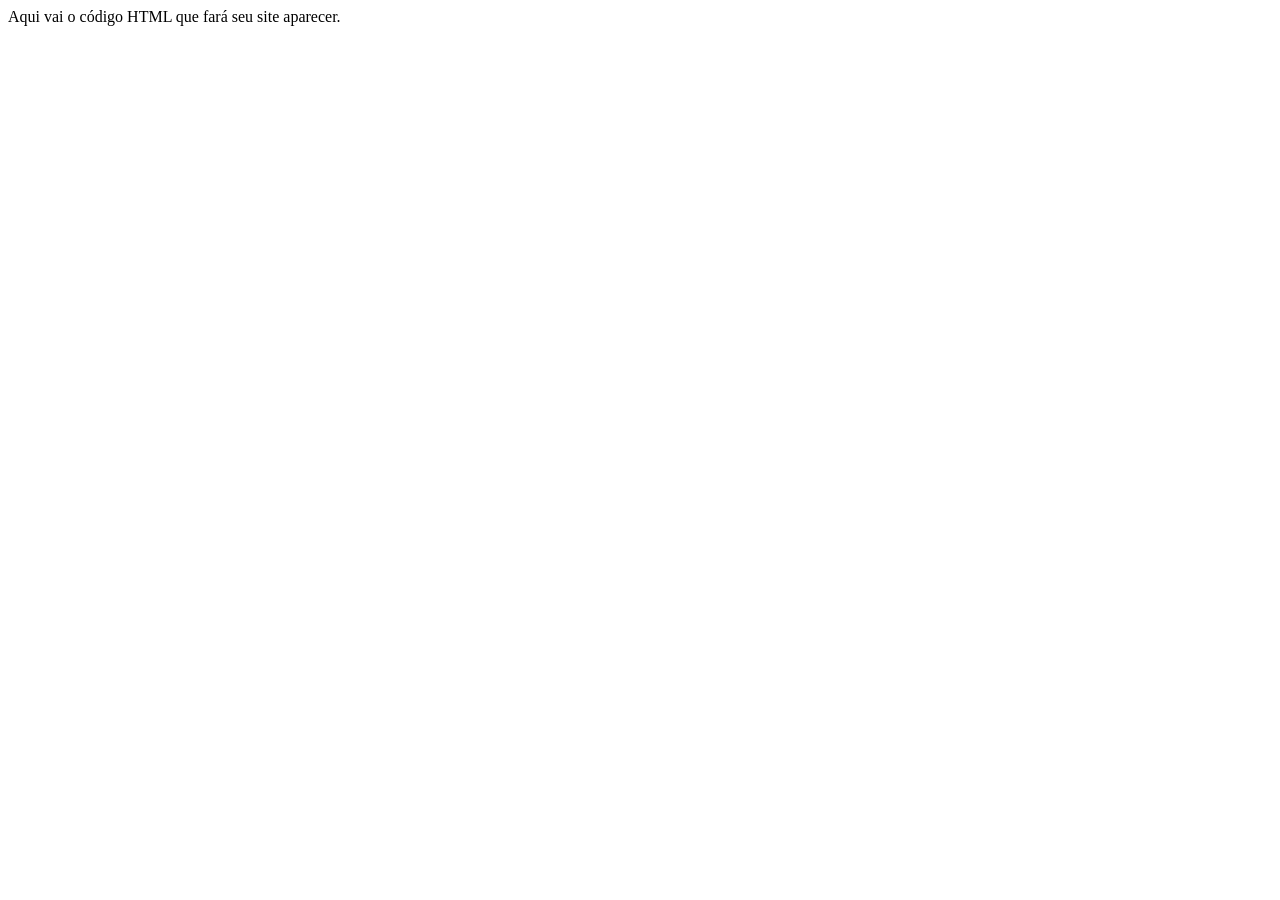
==== index.html @ dd7a76f6 "Add initial HTML structure in index.html" ====
<!DOCTYPE html>
<html lang="pt-br">
  <head>
    <title>Título da página</title>
    <meta charset="utf-8">
  </head>
  <body>
    Aqui vai o código HTML que fará seu site aparecer.
  </body>
</html>
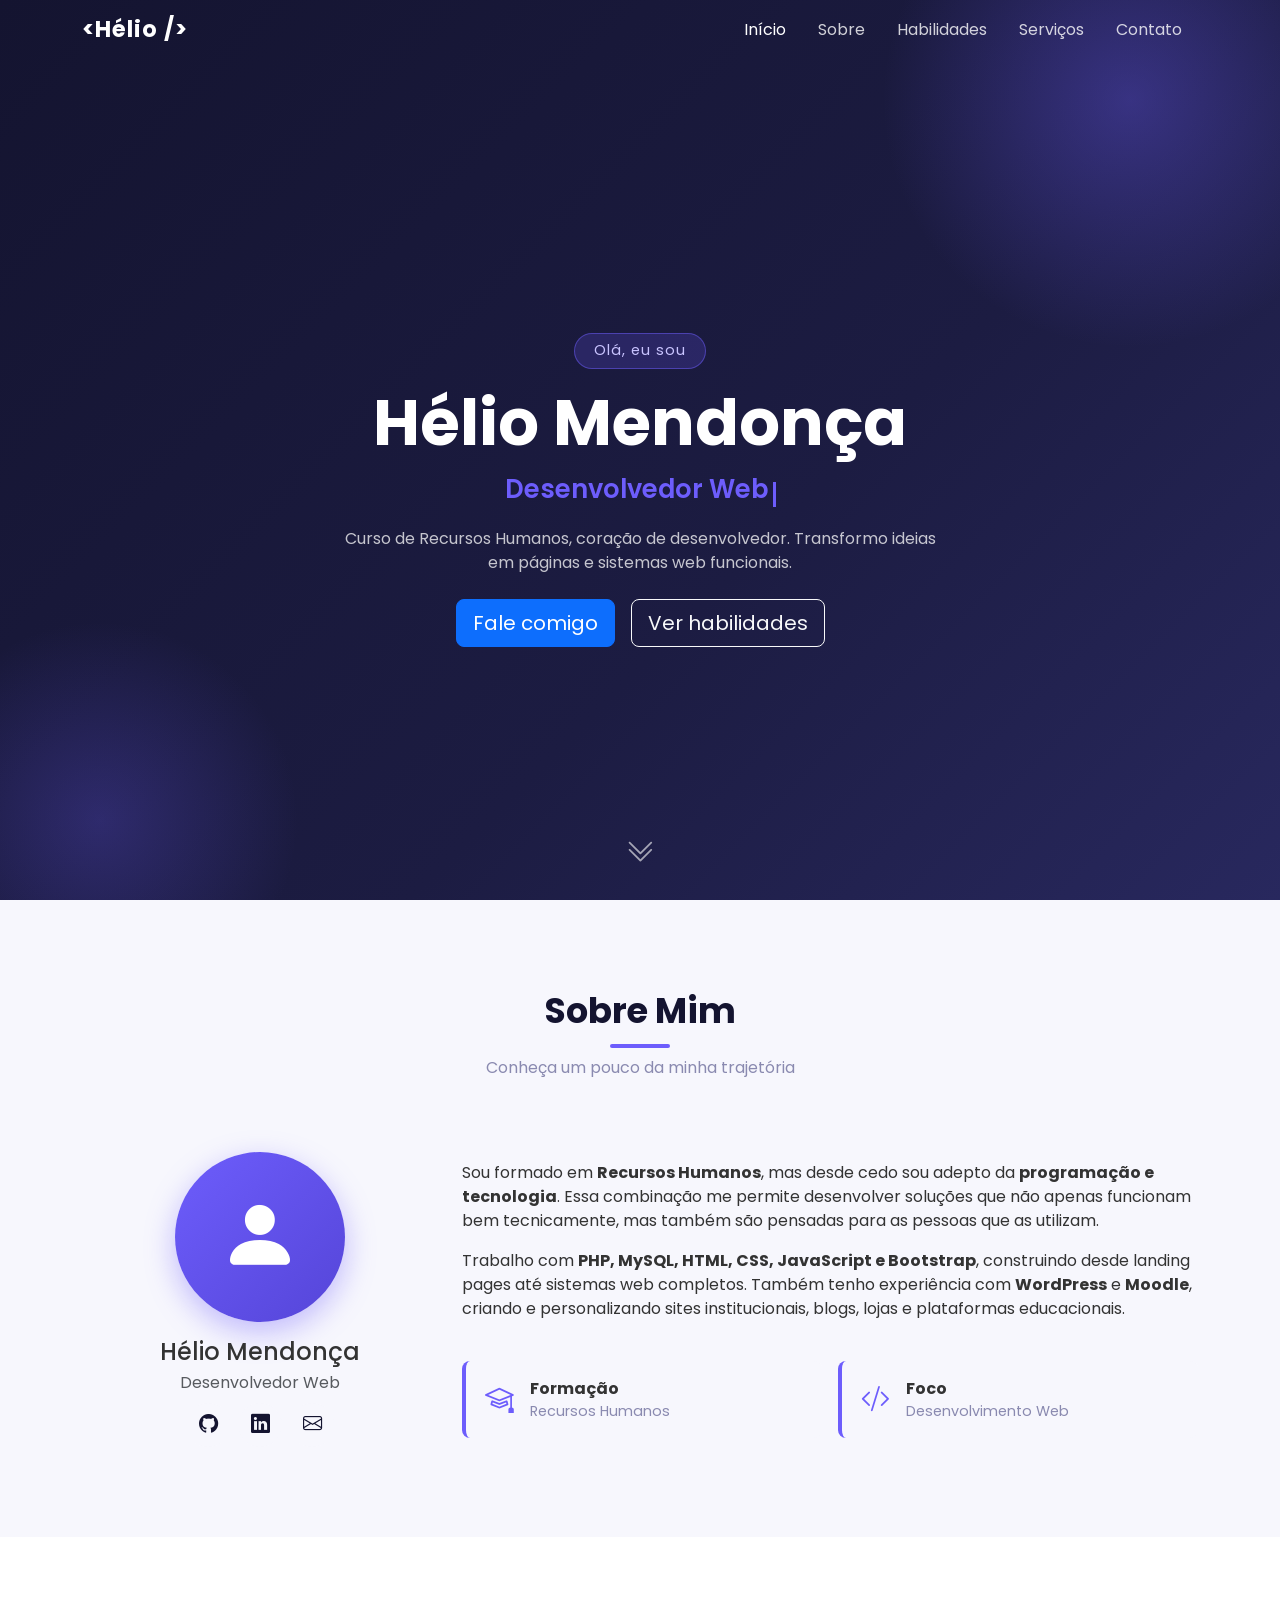
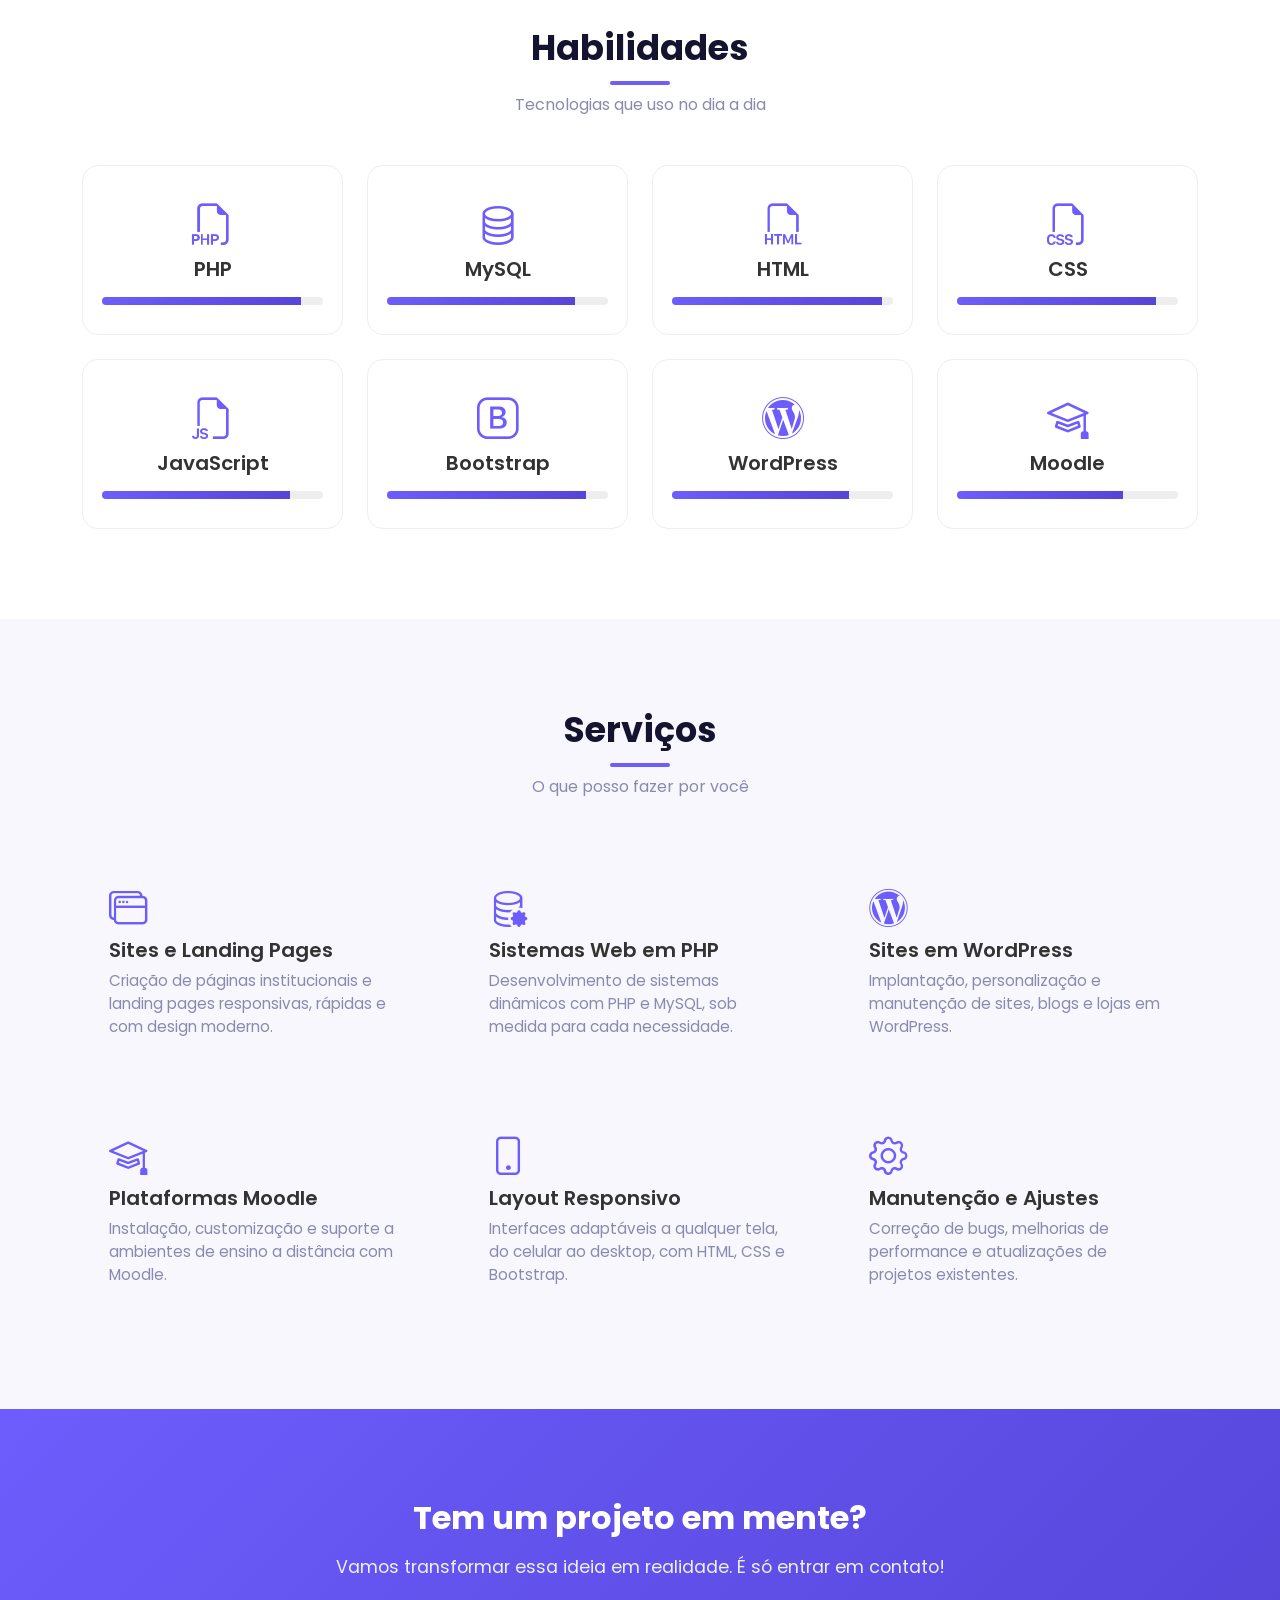
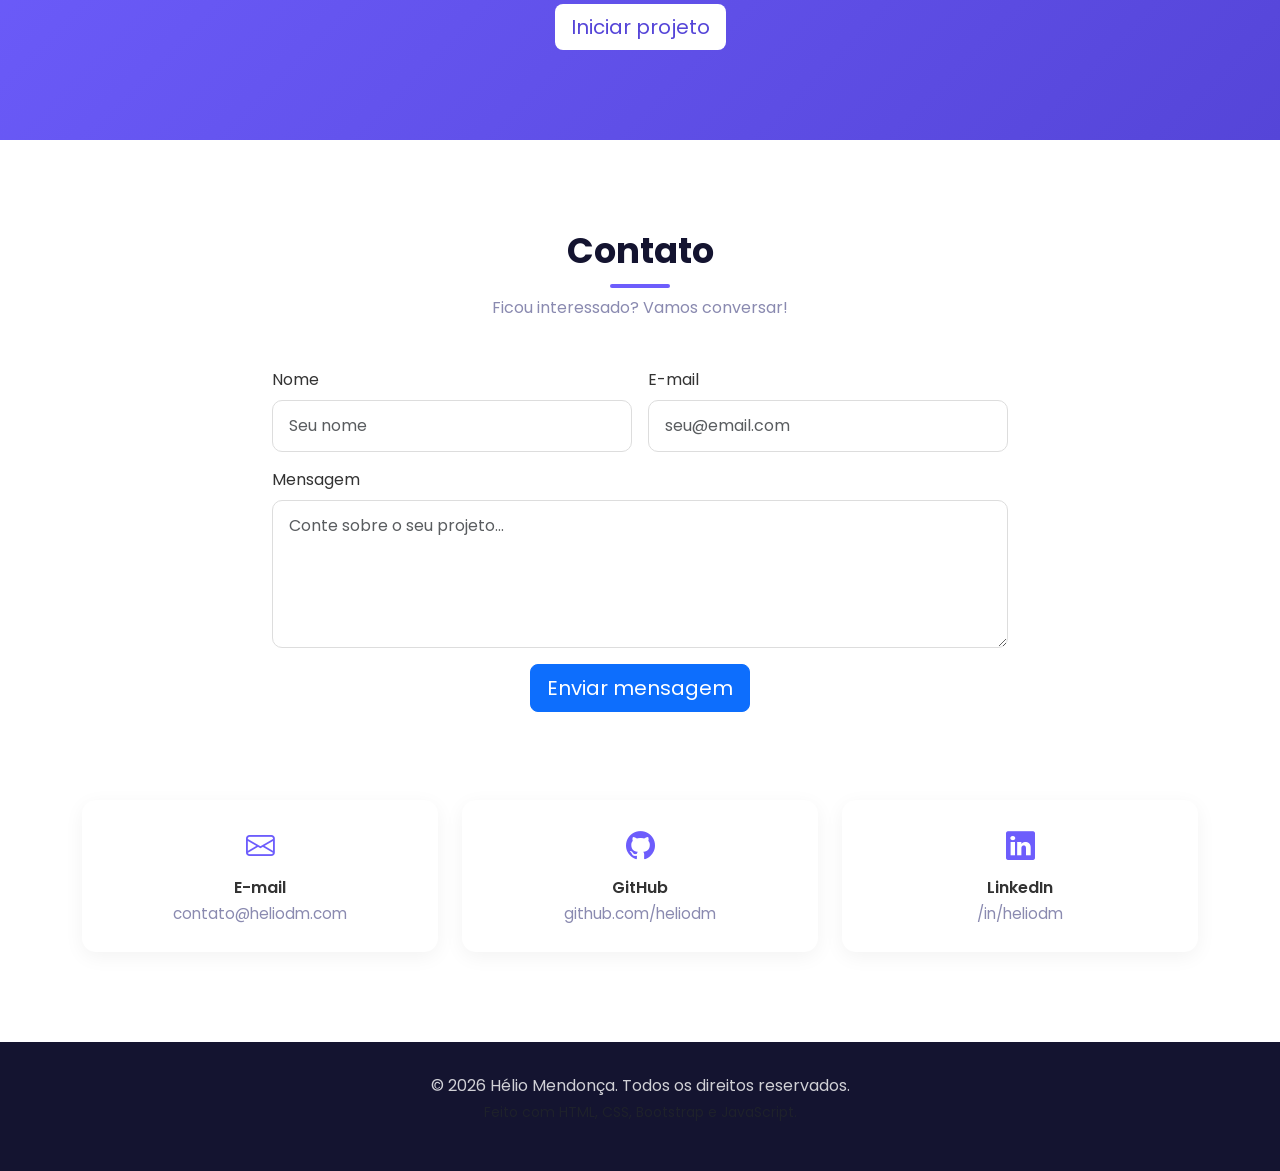
==== commit 263d2799: "Currículo Landing page - Currículo - Hélio Mendonça" ====
--- a/index.html
+++ b/index.html
@@ -1,10 +1,330 @@
 <!DOCTYPE html>
-<html lang="pt-br">
-  <head>
-    <title>Título da página</title>
-    <meta charset="utf-8">
-  </head>
-  <body>
-    Aqui vai o código HTML que fará seu site aparecer.
-  </body>
+<html lang="pt-BR">
+<head>
+  <meta charset="UTF-8">
+  <meta name="viewport" content="width=device-width, initial-scale=1.0">
+  <meta name="description" content="Portfólio e currículo de Hélio Mendonça - Desenvolvedor Web (PHP, MySQL, HTML, CSS, JavaScript, Bootstrap, WordPress e Moodle)">
+  <title>Hélio Mendonça | Desenvolvedor Web</title>
+
+  <link href="https://cdn.jsdelivr.net/npm/bootstrap@5.3.3/dist/css/bootstrap.min.css" rel="stylesheet">
+  <link href="https://cdn.jsdelivr.net/npm/bootstrap-icons@1.11.3/font/bootstrap-icons.min.css" rel="stylesheet">
+  <link rel="preconnect" href="https://fonts.googleapis.com">
+  <link rel="preconnect" href="https://fonts.gstatic.com" crossorigin>
+  <link href="https://fonts.googleapis.com/css2?family=Poppins:wght@300;400;500;600;700;800&display=swap" rel="stylesheet">
+  <link rel="stylesheet" href="css/style.css">
+</head>
+<body>
+
+  <!-- Navbar -->
+  <nav class="navbar navbar-expand-lg fixed-top navbar-dark" id="navbar">
+    <div class="container">
+      <a class="navbar-brand fw-bold" href="#inicio">&lt;Hélio /&gt;</a>
+      <button class="navbar-toggler" type="button" data-bs-toggle="collapse" data-bs-target="#menu" aria-controls="menu" aria-expanded="false" aria-label="Abrir menu">
+        <span class="navbar-toggler-icon"></span>
+      </button>
+      <div class="collapse navbar-collapse" id="menu">
+        <ul class="navbar-nav ms-auto">
+          <li class="nav-item"><a class="nav-link active" href="#inicio">Início</a></li>
+          <li class="nav-item"><a class="nav-link" href="#sobre">Sobre</a></li>
+          <li class="nav-item"><a class="nav-link" href="#habilidades">Habilidades</a></li>
+          <li class="nav-item"><a class="nav-link" href="#servicos">Serviços</a></li>
+          <li class="nav-item"><a class="nav-link" href="#contato">Contato</a></li>
+        </ul>
+      </div>
+    </div>
+  </nav>
+
+  <!-- Início / Hero -->
+  <header id="inicio" class="hero d-flex align-items-center">
+    <div class="container">
+      <div class="row align-items-center justify-content-center text-center">
+        <div class="col-lg-8">
+          <span class="hero-badge d-inline-block mb-3">Olá, eu sou</span>
+          <h1 class="hero-title fw-bold">Hélio Mendonça</h1>
+          <p class="hero-subtitle lead" id="typed"></p>
+          <p class="hero-text mt-3">
+            Curso de Recursos Humanos, coração de desenvolvedor. Transformo ideias em
+            páginas e sistemas web funcionais.
+          </p>
+          <div class="d-flex gap-3 justify-content-center flex-wrap mt-4">
+            <a href="#contato" class="btn btn-primary btn-lg">Fale comigo</a>
+            <a href="#habilidades" class="btn btn-outline-light btn-lg">Ver habilidades</a>
+          </div>
+        </div>
+      </div>
+    </div>
+    <div class="hero-scroll d-none d-md-block">
+      <a href="#sobre" aria-label="Rolar para baixo"><i class="bi bi-chevron-double-down"></i></a>
+    </div>
+  </header>
+
+  <!-- Sobre -->
+  <section id="sobre" class="section">
+    <div class="container">
+      <h2 class="section-title text-center">Sobre Mim</h2>
+      <p class="section-subtitle text-center">Conheça um pouco da minha trajetória</p>
+      <div class="row align-items-center mt-5 g-4">
+        <div class="col-lg-4 text-center">
+          <div class="avatar">
+            <i class="bi bi-person-fill"></i>
+          </div>
+          <h4 class="mt-3 mb-1">Hélio Mendonça</h4>
+          <p class="text-muted mb-2">Desenvolvedor Web</p>
+          <div class="d-flex justify-content-center gap-2">
+            <a href="https://github.com/heliodm" target="_blank" rel="noopener" class="social-btn" aria-label="GitHub"><i class="bi bi-github"></i></a>
+            <a href="https://www.linkedin.com/" target="_blank" rel="noopener" class="social-btn" aria-label="LinkedIn"><i class="bi bi-linkedin"></i></a>
+            <a href="mailto:contato@heliodm.com" class="social-btn" aria-label="E-mail"><i class="bi bi-envelope"></i></a>
+          </div>
+        </div>
+        <div class="col-lg-8">
+          <p>
+            Sou formado em <strong>Recursos Humanos</strong>, mas desde cedo sou adepto da
+            <strong>programação e tecnologia</strong>. Essa combinação me permite desenvolver
+            soluções que não apenas funcionam bem tecnicamente, mas também são pensadas para
+            as pessoas que as utilizam.
+          </p>
+          <p>
+            Trabalho com <strong>PHP, MySQL, HTML, CSS, JavaScript e Bootstrap</strong>,
+            construindo desde landing pages até sistemas web completos. Também tenho experiência
+            com <strong>WordPress</strong> e <strong>Moodle</strong>, criando e personalizando
+            sites institucionais, blogs, lojas e plataformas educacionais.
+          </p>
+          <div class="row mt-4 g-3">
+            <div class="col-sm-6">
+              <div class="info-card">
+                <i class="bi bi-mortarboard"></i>
+                <div>
+                  <strong>Formação</strong>
+                  <span>Recursos Humanos</span>
+                </div>
+              </div>
+            </div>
+            <div class="col-sm-6">
+              <div class="info-card">
+                <i class="bi bi-code-slash"></i>
+                <div>
+                  <strong>Foco</strong>
+                  <span>Desenvolvimento Web</span>
+                </div>
+              </div>
+            </div>
+          </div>
+        </div>
+      </div>
+    </div>
+  </section>
+
+  <!-- Habilidades -->
+  <section id="habilidades" class="section section-alt">
+    <div class="container">
+      <h2 class="section-title text-center">Habilidades</h2>
+      <p class="section-subtitle text-center">Tecnologias que uso no dia a dia</p>
+      <div class="row g-4 mt-4 justify-content-center" id="skills-list">
+        <div class="col-6 col-md-4 col-lg-3">
+          <div class="skill-card text-center" data-level="90">
+            <i class="bi bi-filetype-php"></i>
+            <h5>PHP</h5>
+            <div class="progress">
+              <div class="progress-bar" style="width: 0%"></div>
+            </div>
+          </div>
+        </div>
+        <div class="col-6 col-md-4 col-lg-3">
+          <div class="skill-card text-center" data-level="85">
+            <i class="bi bi-database"></i>
+            <h5>MySQL</h5>
+            <div class="progress">
+              <div class="progress-bar" style="width: 0%"></div>
+            </div>
+          </div>
+        </div>
+        <div class="col-6 col-md-4 col-lg-3">
+          <div class="skill-card text-center" data-level="95">
+            <i class="bi bi-filetype-html"></i>
+            <h5>HTML</h5>
+            <div class="progress">
+              <div class="progress-bar" style="width: 0%"></div>
+            </div>
+          </div>
+        </div>
+        <div class="col-6 col-md-4 col-lg-3">
+          <div class="skill-card text-center" data-level="90">
+            <i class="bi bi-filetype-css"></i>
+            <h5>CSS</h5>
+            <div class="progress">
+              <div class="progress-bar" style="width: 0%"></div>
+            </div>
+          </div>
+        </div>
+        <div class="col-6 col-md-4 col-lg-3">
+          <div class="skill-card text-center" data-level="85">
+            <i class="bi bi-filetype-js"></i>
+            <h5>JavaScript</h5>
+            <div class="progress">
+              <div class="progress-bar" style="width: 0%"></div>
+            </div>
+          </div>
+        </div>
+        <div class="col-6 col-md-4 col-lg-3">
+          <div class="skill-card text-center" data-level="90">
+            <i class="bi bi-bootstrap"></i>
+            <h5>Bootstrap</h5>
+            <div class="progress">
+              <div class="progress-bar" style="width: 0%"></div>
+            </div>
+          </div>
+        </div>
+        <div class="col-6 col-md-4 col-lg-3">
+          <div class="skill-card text-center" data-level="80">
+            <i class="bi bi-wordpress"></i>
+            <h5>WordPress</h5>
+            <div class="progress">
+              <div class="progress-bar" style="width: 0%"></div>
+            </div>
+          </div>
+        </div>
+        <div class="col-6 col-md-4 col-lg-3">
+          <div class="skill-card text-center" data-level="75">
+            <i class="bi bi-mortarboard"></i>
+            <h5>Moodle</h5>
+            <div class="progress">
+              <div class="progress-bar" style="width: 0%"></div>
+            </div>
+          </div>
+        </div>
+      </div>
+    </div>
+  </section>
+
+  <!-- Serviços -->
+  <section id="servicos" class="section">
+    <div class="container">
+      <h2 class="section-title text-center">Serviços</h2>
+      <p class="section-subtitle text-center">O que posso fazer por você</p>
+      <div class="row g-4 mt-4">
+        <div class="col-md-6 col-lg-4">
+          <div class="service-card">
+            <i class="bi bi-window-stack"></i>
+            <h5>Sites e Landing Pages</h5>
+            <p>Criação de páginas institucionais e landing pages responsivas, rápidas e com design moderno.</p>
+          </div>
+        </div>
+        <div class="col-md-6 col-lg-4">
+          <div class="service-card">
+            <i class="bi bi-database-gear"></i>
+            <h5>Sistemas Web em PHP</h5>
+            <p>Desenvolvimento de sistemas dinâmicos com PHP e MySQL, sob medida para cada necessidade.</p>
+          </div>
+        </div>
+        <div class="col-md-6 col-lg-4">
+          <div class="service-card">
+            <i class="bi bi-wordpress"></i>
+            <h5>Sites em WordPress</h5>
+            <p>Implantação, personalização e manutenção de sites, blogs e lojas em WordPress.</p>
+          </div>
+        </div>
+        <div class="col-md-6 col-lg-4">
+          <div class="service-card">
+            <i class="bi bi-mortarboard"></i>
+            <h5>Plataformas Moodle</h5>
+            <p>Instalação, customização e suporte a ambientes de ensino a distância com Moodle.</p>
+          </div>
+        </div>
+        <div class="col-md-6 col-lg-4">
+          <div class="service-card">
+            <i class="bi bi-phone"></i>
+            <h5>Layout Responsivo</h5>
+            <p>Interfaces adaptáveis a qualquer tela, do celular ao desktop, com HTML, CSS e Bootstrap.</p>
+          </div>
+        </div>
+        <div class="col-md-6 col-lg-4">
+          <div class="service-card">
+            <i class="bi bi-gear"></i>
+            <h5>Manutenção e Ajustes</h5>
+            <p>Correção de bugs, melhorias de performance e atualizações de projetos existentes.</p>
+          </div>
+        </div>
+      </div>
+    </div>
+  </section>
+
+  <!-- CTA -->
+  <section class="cta-section">
+    <div class="container text-center">
+      <h2 class="fw-bold mb-3">Tem um projeto em mente?</h2>
+      <p class="mb-4">Vamos transformar essa ideia em realidade. É só entrar em contato!</p>
+      <a href="#contato" class="btn btn-primary btn-lg">Iniciar projeto</a>
+    </div>
+  </section>
+
+  <!-- Contato -->
+  <section id="contato" class="section section-alt">
+    <div class="container">
+      <h2 class="section-title text-center">Contato</h2>
+      <p class="section-subtitle text-center">Ficou interessado? Vamos conversar!</p>
+      <div class="row justify-content-center mt-5">
+        <div class="col-lg-8">
+          <form id="contact-form" novalidate>
+            <div class="row g-3">
+              <div class="col-md-6">
+                <label for="nome" class="form-label">Nome</label>
+                <input type="text" class="form-control" id="nome" placeholder="Seu nome" required>
+              </div>
+              <div class="col-md-6">
+                <label for="email" class="form-label">E-mail</label>
+                <input type="email" class="form-control" id="email" placeholder="seu@email.com" required>
+              </div>
+              <div class="col-12">
+                <label for="mensagem" class="form-label">Mensagem</label>
+                <textarea class="form-control" id="mensagem" rows="5" placeholder="Conte sobre o seu projeto..." required></textarea>
+              </div>
+              <div class="col-12 text-center">
+                <button type="submit" class="btn btn-primary btn-lg">Enviar mensagem</button>
+              </div>
+            </div>
+          </form>
+          <div id="form-status" class="text-center mt-3"></div>
+        </div>
+      </div>
+      <div class="row mt-5 g-4 text-center">
+        <div class="col-md-4">
+          <div class="contact-card">
+            <i class="bi bi-envelope"></i>
+            <h6>E-mail</h6>
+            <a href="mailto:contato@heliodm.com">contato@heliodm.com</a>
+          </div>
+        </div>
+        <div class="col-md-4">
+          <div class="contact-card">
+            <i class="bi bi-github"></i>
+            <h6>GitHub</h6>
+            <a href="https://github.com/heliodm" target="_blank" rel="noopener">github.com/heliodm</a>
+          </div>
+        </div>
+        <div class="col-md-4">
+          <div class="contact-card">
+            <i class="bi bi-linkedin"></i>
+            <h6>LinkedIn</h6>
+            <a href="https://www.linkedin.com/" target="_blank" rel="noopener">/in/heliodm</a>
+          </div>
+        </div>
+      </div>
+    </div>
+  </section>
+
+  <!-- Footer -->
+  <footer class="footer">
+    <div class="container text-center">
+      <p class="mb-0">&copy; <span id="year"></span> Hélio Mendonça. Todos os direitos reservados.</p>
+      <p class="small text-muted mt-1">Feito com HTML, CSS, Bootstrap e JavaScript.</p>
+    </div>
+  </footer>
+
+  <button id="btn-topo" class="btn btn-primary btn-topo" aria-label="Voltar ao topo">
+    <i class="bi bi-arrow-up"></i>
+  </button>
+
+  <script src="https://cdn.jsdelivr.net/npm/bootstrap@5.3.3/dist/js/bootstrap.bundle.min.js"></script>
+  <script src="js/script.js"></script>
+</body>
 </html>
--- a/css/style.css
+++ b/css/style.css
@@ -0,0 +1,415 @@
+:root {
+  --primary: #6d5dfc;
+  --primary-dark: #5545d8;
+  --dark: #141430;
+  --dark-alt: #1c1c42;
+  --light: #f7f7fd;
+  --text-muted: #8a8ab0;
+}
+
+* {
+  scroll-margin-top: 70px;
+}
+
+body {
+  font-family: 'Poppins', sans-serif;
+  background: var(--light);
+  color: #333;
+}
+
+/* ---------- Navbar ---------- */
+#navbar {
+  transition: background-color 0.4s ease, box-shadow 0.4s ease;
+  background-color: transparent;
+}
+
+#navbar.scrolled {
+  background-color: var(--dark);
+  box-shadow: 0 4px 15px rgba(0, 0, 0, 0.2);
+}
+
+.navbar-brand {
+  color: #fff !important;
+  font-size: 1.4rem;
+  letter-spacing: 1px;
+}
+
+.navbar-brand span {
+  color: var(--primary);
+}
+
+.nav-link {
+  color: rgba(255, 255, 255, 0.8) !important;
+  margin: 0 0.5rem;
+  transition: color 0.3s;
+}
+
+.nav-link:hover,
+.nav-link.active {
+  color: #fff !important;
+}
+
+/* ---------- Hero ---------- */
+.hero {
+  min-height: 100vh;
+  background: linear-gradient(135deg, var(--dark) 0%, var(--dark-alt) 60%, #28285e 100%);
+  position: relative;
+  overflow: hidden;
+  padding-top: 80px;
+}
+
+.hero::before {
+  content: '';
+  position: absolute;
+  width: 500px;
+  height: 500px;
+  border-radius: 50%;
+  background: radial-gradient(circle, rgba(109, 93, 252, 0.35), transparent 70%);
+  top: -150px;
+  right: -100px;
+}
+
+.hero::after {
+  content: '';
+  position: absolute;
+  width: 400px;
+  height: 400px;
+  border-radius: 50%;
+  background: radial-gradient(circle, rgba(109, 93, 252, 0.25), transparent 70%);
+  bottom: -120px;
+  left: -100px;
+}
+
+.hero-badge {
+  background: rgba(109, 93, 252, 0.2);
+  border: 1px solid rgba(109, 93, 252, 0.5);
+  color: #c9c4ff;
+  padding: 0.4rem 1.2rem;
+  border-radius: 50px;
+  font-size: 0.9rem;
+  letter-spacing: 1px;
+}
+
+.hero-title {
+  color: #fff;
+  font-size: clamp(2.5rem, 6vw, 4rem);
+}
+
+.hero-subtitle {
+  color: var(--primary);
+  font-weight: 600;
+  min-height: 1.6em;
+  font-size: clamp(1.2rem, 3vw, 1.6rem);
+}
+
+.hero-subtitle::after {
+  content: '';
+  display: inline-block;
+  width: 3px;
+  height: 1em;
+  background: var(--primary);
+  margin-left: 4px;
+  vertical-align: text-bottom;
+  animation: blink 0.8s step-end infinite;
+}
+
+@keyframes blink {
+  50% { opacity: 0; }
+}
+
+.hero-text {
+  color: rgba(255, 255, 255, 0.75);
+  max-width: 600px;
+  margin: 0 auto;
+}
+
+.hero-scroll {
+  position: absolute;
+  bottom: 25px;
+  left: 50%;
+  transform: translateX(-50%);
+  font-size: 1.8rem;
+  animation: bounce 2s infinite;
+}
+
+.hero-scroll a {
+  color: rgba(255, 255, 255, 0.6);
+}
+
+.hero-scroll a:hover {
+  color: var(--primary);
+}
+
+@keyframes bounce {
+  0%, 100% { transform: translateX(-50%) translateY(0); }
+  50% { transform: translateX(-50%) translateY(10px); }
+}
+
+/* ---------- Seções ---------- */
+.section {
+  padding: 90px 0;
+}
+
+.section-alt {
+  background: #fff;
+}
+
+.section-title {
+  font-size: 2.2rem;
+  font-weight: 700;
+  color: var(--dark);
+}
+
+.section-title::after {
+  content: '';
+  display: block;
+  width: 60px;
+  height: 4px;
+  background: var(--primary);
+  margin: 12px auto 0;
+  border-radius: 4px;
+}
+
+.section-subtitle {
+  color: var(--text-muted);
+  margin-top: 0.5rem;
+}
+
+/* ---------- Sobre ---------- */
+.avatar {
+  width: 170px;
+  height: 170px;
+  margin: 0 auto;
+  border-radius: 50%;
+  background: linear-gradient(135deg, var(--primary), var(--primary-dark));
+  display: flex;
+  align-items: center;
+  justify-content: center;
+  font-size: 5rem;
+  color: #fff;
+  box-shadow: 0 10px 30px rgba(109, 93, 252, 0.4);
+}
+
+.social-btn {
+  width: 44px;
+  height: 44px;
+  border-radius: 50%;
+  display: inline-flex;
+  align-items: center;
+  justify-content: center;
+  background: var(--light);
+  color: var(--dark);
+  font-size: 1.2rem;
+  transition: all 0.3s;
+}
+
+.social-btn:hover {
+  background: var(--primary);
+  color: #fff;
+  transform: translateY(-3px);
+}
+
+.info-card {
+  background: var(--light);
+  border-left: 4px solid var(--primary);
+  padding: 1rem 1.2rem;
+  border-radius: 8px;
+  display: flex;
+  align-items: center;
+  gap: 1rem;
+  height: 100%;
+}
+
+.info-card i {
+  font-size: 1.8rem;
+  color: var(--primary);
+}
+
+.info-card div {
+  display: flex;
+  flex-direction: column;
+}
+
+.info-card span {
+  color: var(--text-muted);
+  font-size: 0.9rem;
+}
+
+/* ---------- Habilidades ---------- */
+.skill-card {
+  background: #fff;
+  border: 1px solid #eee;
+  border-radius: 16px;
+  padding: 1.8rem 1.2rem;
+  transition: transform 0.3s, box-shadow 0.3s;
+  height: 100%;
+}
+
+.skill-card:hover {
+  transform: translateY(-6px);
+  box-shadow: 0 15px 35px rgba(109, 93, 252, 0.15);
+}
+
+.skill-card i {
+  font-size: 2.6rem;
+  color: var(--primary);
+  margin-bottom: 0.8rem;
+}
+
+.skill-card h5 {
+  font-weight: 600;
+  margin-bottom: 1rem;
+}
+
+.progress {
+  height: 8px;
+  border-radius: 10px;
+  background: #eee;
+}
+
+.progress-bar {
+  background: linear-gradient(90deg, var(--primary), var(--primary-dark));
+  transition: width 1s ease;
+}
+
+/* ---------- Serviços ---------- */
+.service-card {
+  background: var(--light);
+  border-radius: 16px;
+  padding: 2rem 1.6rem;
+  height: 100%;
+  transition: transform 0.3s, box-shadow 0.3s;
+  border: 1px solid transparent;
+}
+
+.service-card:hover {
+  transform: translateY(-6px);
+  box-shadow: 0 15px 35px rgba(109, 93, 252, 0.15);
+  border-color: rgba(109, 93, 252, 0.2);
+}
+
+.service-card i {
+  font-size: 2.4rem;
+  color: var(--primary);
+  margin-bottom: 1rem;
+}
+
+.service-card h5 {
+  font-weight: 600;
+}
+
+.service-card p {
+  color: var(--text-muted);
+  font-size: 0.95rem;
+  margin-bottom: 0;
+}
+
+/* ---------- CTA ---------- */
+.cta-section {
+  background: linear-gradient(135deg, var(--primary), var(--primary-dark));
+  padding: 90px 0;
+  color: #fff;
+}
+
+.cta-section p {
+  font-size: 1.1rem;
+  opacity: 0.9;
+}
+
+.cta-section .btn {
+  background: #fff;
+  color: var(--primary-dark);
+  border: none;
+}
+
+.cta-section .btn:hover {
+  background: var(--dark);
+  color: #fff;
+}
+
+/* ---------- Contato ---------- */
+.form-control {
+  padding: 0.8rem 1rem;
+  border-radius: 10px;
+  border: 1px solid #ddd;
+}
+
+.form-control:focus {
+  border-color: var(--primary);
+  box-shadow: 0 0 0 0.2rem rgba(109, 93, 252, 0.15);
+}
+
+.contact-card {
+  background: #fff;
+  border-radius: 14px;
+  padding: 1.6rem;
+  box-shadow: 0 5px 20px rgba(0, 0, 0, 0.05);
+  height: 100%;
+  transition: transform 0.3s;
+}
+
+.contact-card:hover {
+  transform: translateY(-5px);
+}
+
+.contact-card i {
+  font-size: 1.8rem;
+  color: var(--primary);
+}
+
+.contact-card h6 {
+  margin: 0.6rem 0 0.3rem;
+  font-weight: 600;
+}
+
+.contact-card a {
+  color: var(--text-muted);
+  text-decoration: none;
+  font-size: 0.95rem;
+}
+
+.contact-card a:hover {
+  color: var(--primary);
+}
+
+/* ---------- Footer ---------- */
+.footer {
+  background: var(--dark);
+  color: rgba(255, 255, 255, 0.8);
+  padding: 2rem 0;
+}
+
+/* ---------- Botão topo ---------- */
+.btn-topo {
+  position: fixed;
+  bottom: 25px;
+  right: 25px;
+  width: 46px;
+  height: 46px;
+  border-radius: 50%;
+  padding: 0;
+  display: none;
+  z-index: 1000;
+}
+
+.btn-topo.show {
+  display: block;
+}
+
+/* ---------- Animações de scroll ---------- */
+.reveal {
+  opacity: 0;
+  transform: translateY(30px);
+  transition: opacity 0.8s ease, transform 0.8s ease;
+}
+
+.reveal.visible {
+  opacity: 1;
+  transform: translateY(0);
+}
+
+@media (max-width: 767px) {
+  .section {
+    padding: 60px 0;
+  }
+}
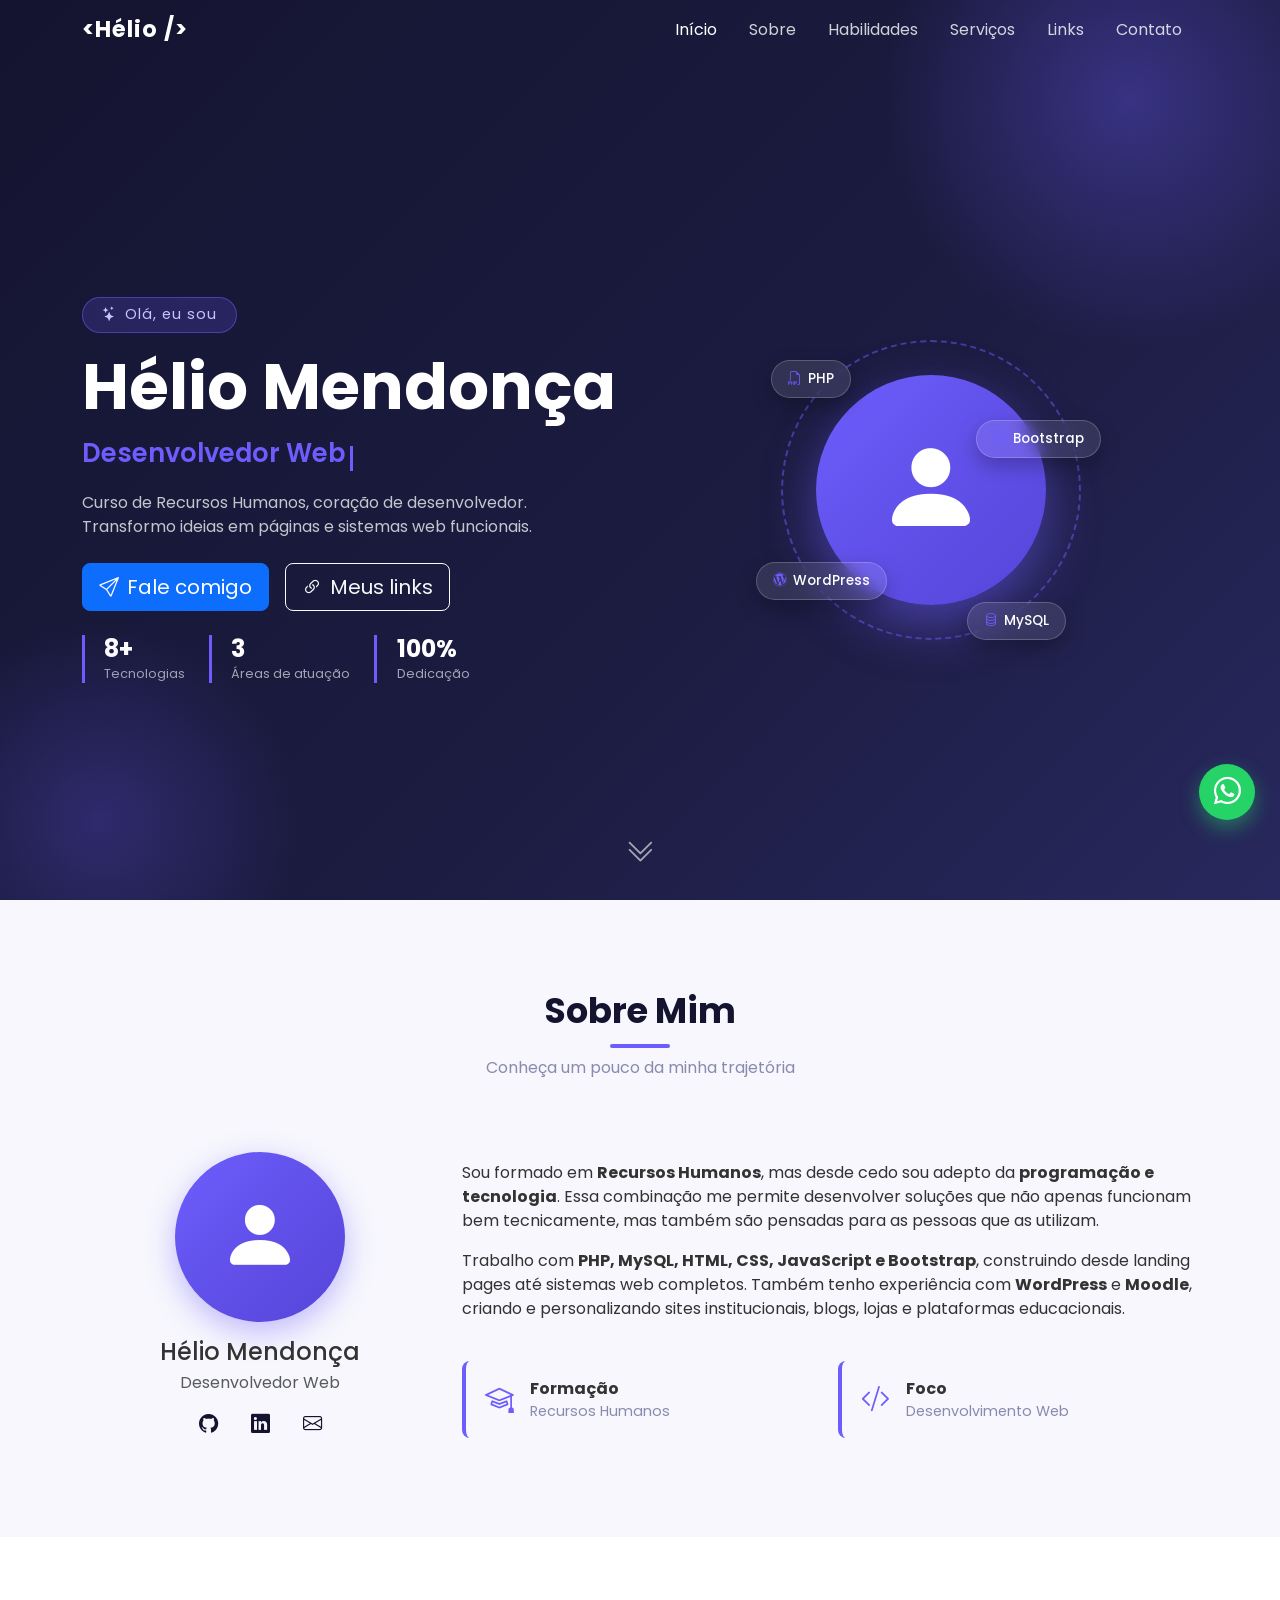
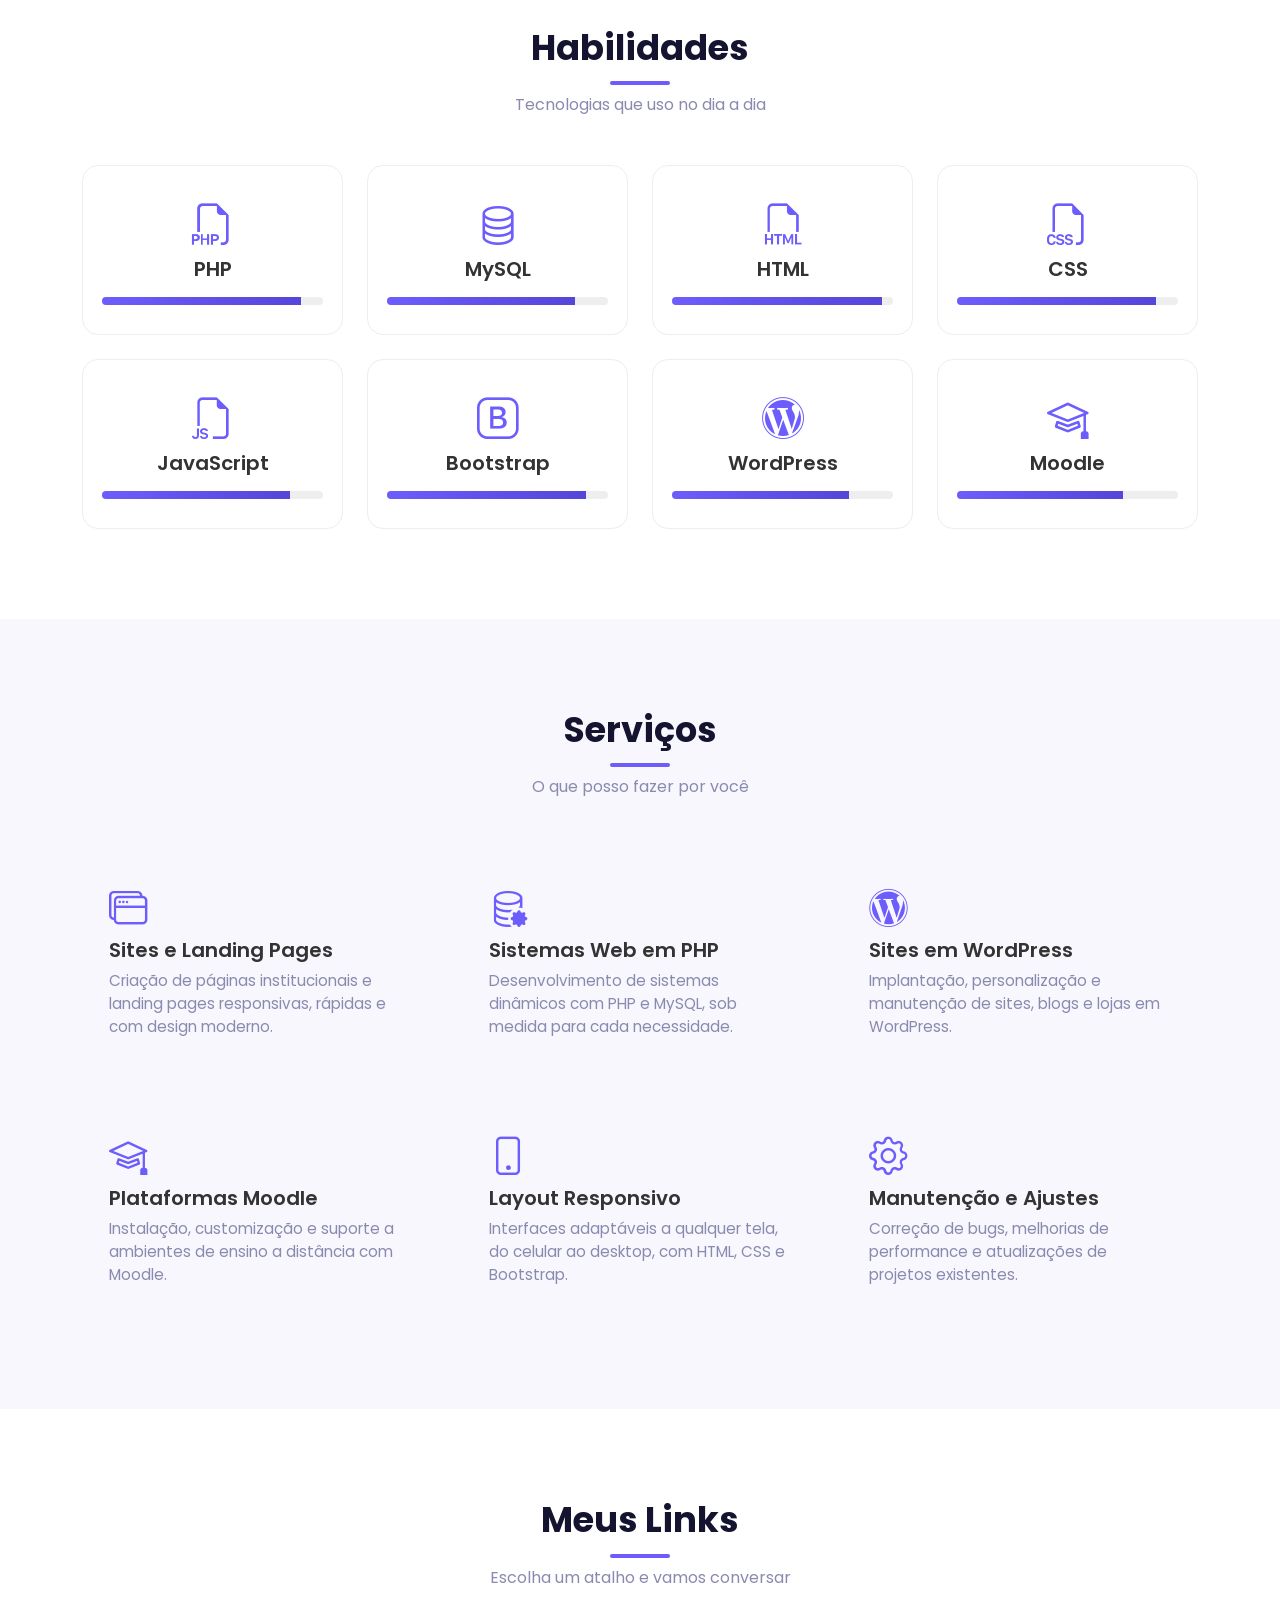
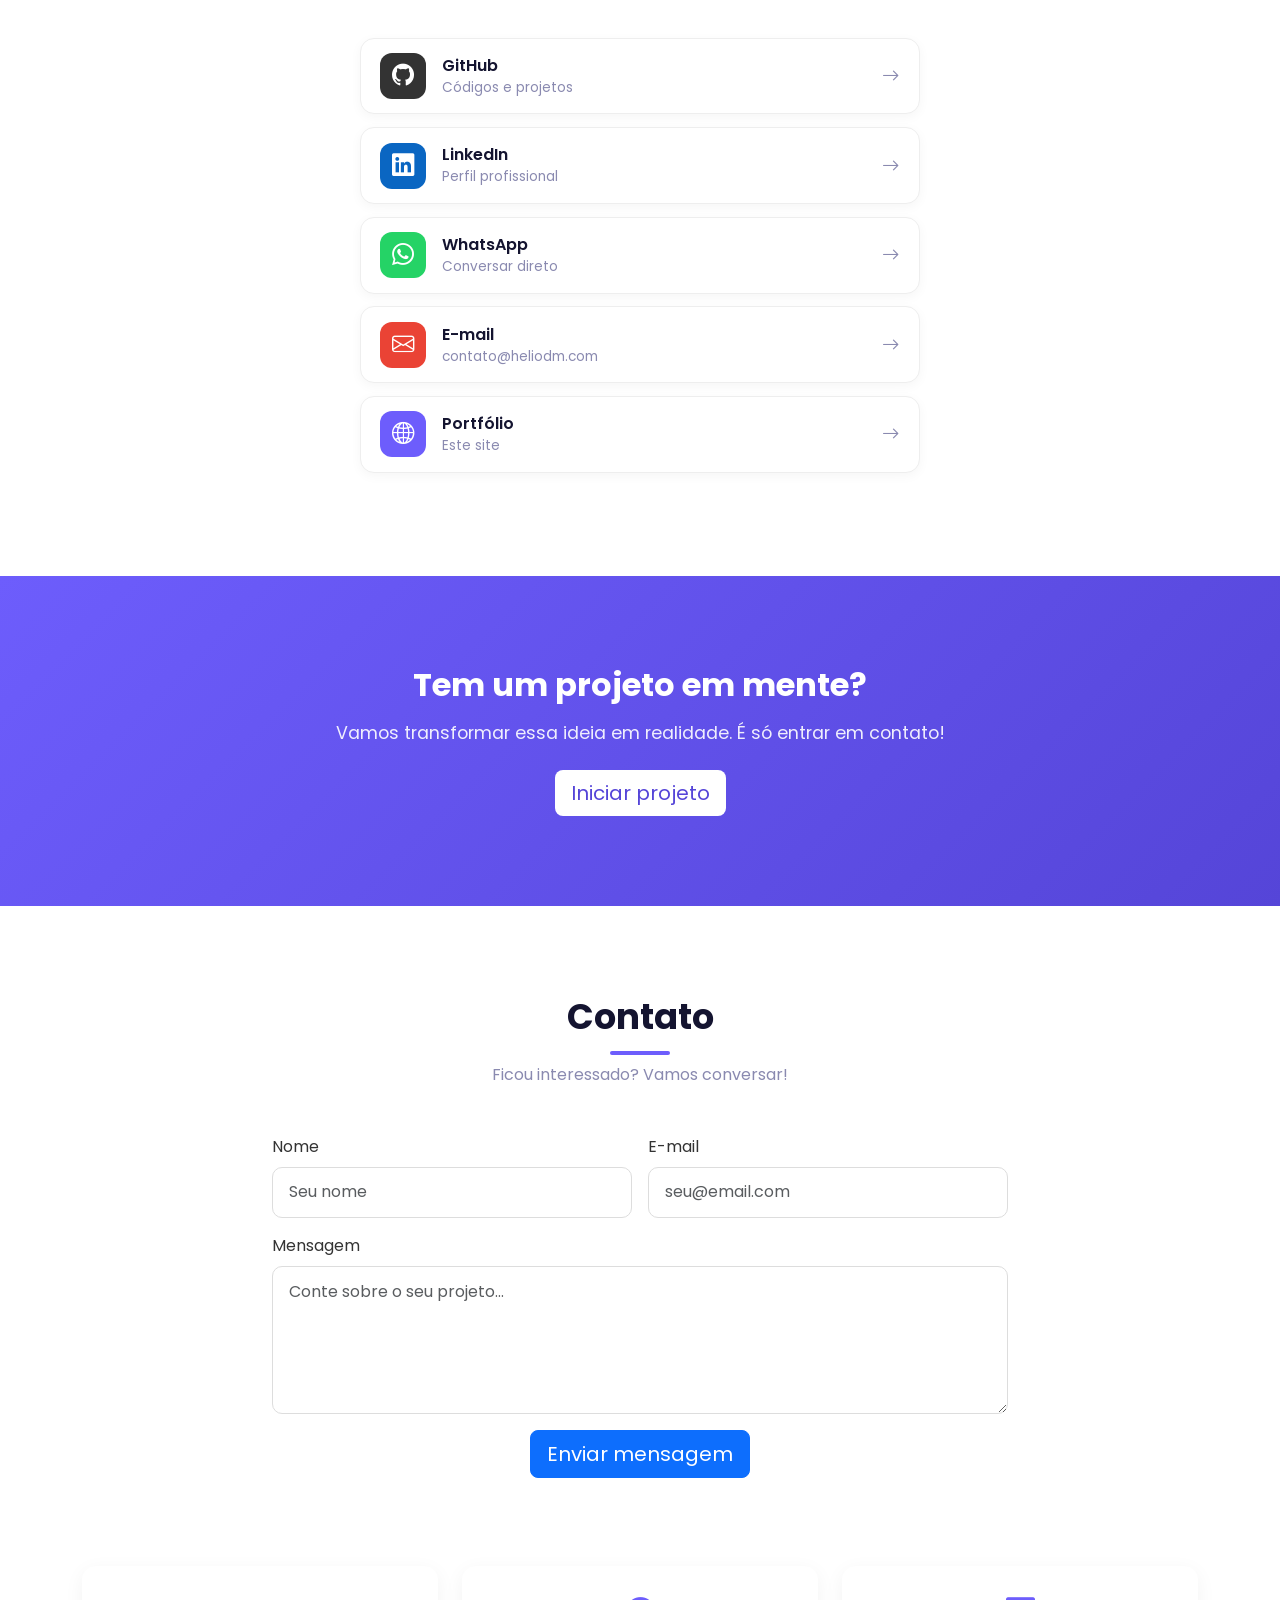
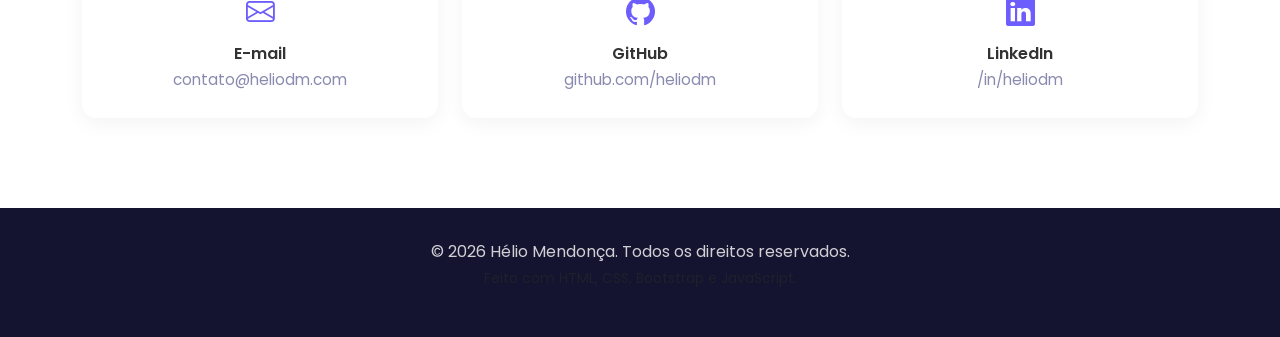
==== commit 5280a3c3: "Atualização 1.0 Melhorias" ====
--- a/index.html
+++ b/index.html
@@ -14,6 +14,9 @@
   <link rel="stylesheet" href="css/style.css">
 </head>
 <body>
+
+  <!-- Barra de progresso de scroll -->
+  <div id="scroll-progress" class="scroll-progress"></div>
 
   <!-- Navbar -->
   <nav class="navbar navbar-expand-lg fixed-top navbar-dark" id="navbar">
@@ -28,6 +31,7 @@
           <li class="nav-item"><a class="nav-link" href="#sobre">Sobre</a></li>
           <li class="nav-item"><a class="nav-link" href="#habilidades">Habilidades</a></li>
           <li class="nav-item"><a class="nav-link" href="#servicos">Serviços</a></li>
+          <li class="nav-item"><a class="nav-link" href="#links">Links</a></li>
           <li class="nav-item"><a class="nav-link" href="#contato">Contato</a></li>
         </ul>
       </div>
@@ -37,18 +41,43 @@
   <!-- Início / Hero -->
   <header id="inicio" class="hero d-flex align-items-center">
     <div class="container">
-      <div class="row align-items-center justify-content-center text-center">
-        <div class="col-lg-8">
-          <span class="hero-badge d-inline-block mb-3">Olá, eu sou</span>
-          <h1 class="hero-title fw-bold">Hélio Mendonça</h1>
+      <div class="row align-items-center justify-content-center g-5">
+        <div class="col-lg-6 text-center text-lg-start">
+          <span class="hero-badge d-inline-block mb-3"><i class="bi bi-stars me-2"></i>Olá, eu sou</span>
+          <h1 class="hero-title fw-bold mb-2">Hélio Mendonça</h1>
           <p class="hero-subtitle lead" id="typed"></p>
-          <p class="hero-text mt-3">
+          <p class="hero-text mt-3 mb-4">
             Curso de Recursos Humanos, coração de desenvolvedor. Transformo ideias em
             páginas e sistemas web funcionais.
           </p>
-          <div class="d-flex gap-3 justify-content-center flex-wrap mt-4">
-            <a href="#contato" class="btn btn-primary btn-lg">Fale comigo</a>
-            <a href="#habilidades" class="btn btn-outline-light btn-lg">Ver habilidades</a>
+          <div class="d-flex gap-3 justify-content-center justify-content-lg-start flex-wrap">
+            <a href="#contato" class="btn btn-primary btn-lg"><i class="bi bi-send me-2"></i>Fale comigo</a>
+            <a href="#links" class="btn btn-outline-light btn-lg"><i class="bi bi-link-45deg me-2"></i>Meus links</a>
+          </div>
+          <div class="hero-stats mt-4 justify-content-center justify-content-lg-start">
+            <div class="hero-stat">
+              <strong>8+</strong>
+              <span>Tecnologias</span>
+            </div>
+            <div class="hero-stat">
+              <strong>3</strong>
+              <span>Áreas de atuação</span>
+            </div>
+            <div class="hero-stat">
+              <strong>100%</strong>
+              <span>Dedicação</span>
+            </div>
+          </div>
+        </div>
+        <div class="col-lg-6 d-none d-lg-block">
+          <div class="hero-visual mx-auto">
+            <div class="hero-avatar">
+              <i class="bi bi-person-fill"></i>
+            </div>
+            <div class="float-chip chip-1"><i class="bi bi-filetype-php"></i> PHP</div>
+            <div class="float-chip chip-2"><i class="bi bi-bootstrap"></i> Bootstrap</div>
+            <div class="float-chip chip-3"><i class="bi bi-wordpress"></i> WordPress</div>
+            <div class="float-chip chip-4"><i class="bi bi-database"></i> MySQL</div>
           </div>
         </div>
       </div>
@@ -248,6 +277,56 @@
     </div>
   </section>
 
+  <!-- Links -->
+  <section id="links" class="section section-alt">
+    <div class="container">
+      <h2 class="section-title text-center">Meus Links</h2>
+      <p class="section-subtitle text-center">Escolha um atalho e vamos conversar</p>
+      <div class="links-box mx-auto mt-5">
+        <a href="https://github.com/heliodm" target="_blank" rel="noopener" class="link-btn link-github">
+          <span class="link-icon"><i class="bi bi-github"></i></span>
+          <span class="link-body">
+            <span class="link-label">GitHub</span>
+            <span class="link-desc">Códigos e projetos</span>
+          </span>
+          <span class="link-arrow"><i class="bi bi-arrow-right"></i></span>
+        </a>
+        <a href="https://www.linkedin.com/" target="_blank" rel="noopener" class="link-btn link-linkedin">
+          <span class="link-icon"><i class="bi bi-linkedin"></i></span>
+          <span class="link-body">
+            <span class="link-label">LinkedIn</span>
+            <span class="link-desc">Perfil profissional</span>
+          </span>
+          <span class="link-arrow"><i class="bi bi-arrow-right"></i></span>
+        </a>
+        <a href="https://wa.me/5500000000000" target="_blank" rel="noopener" class="link-btn link-whatsapp">
+          <span class="link-icon"><i class="bi bi-whatsapp"></i></span>
+          <span class="link-body">
+            <span class="link-label">WhatsApp</span>
+            <span class="link-desc">Conversar direto</span>
+          </span>
+          <span class="link-arrow"><i class="bi bi-arrow-right"></i></span>
+        </a>
+        <a href="mailto:contato@heliodm.com" class="link-btn link-email">
+          <span class="link-icon"><i class="bi bi-envelope"></i></span>
+          <span class="link-body">
+            <span class="link-label">E-mail</span>
+            <span class="link-desc">contato@heliodm.com</span>
+          </span>
+          <span class="link-arrow"><i class="bi bi-arrow-right"></i></span>
+        </a>
+        <a href="https://github.com/heliodm/heliodm.github.io" target="_blank" rel="noopener" class="link-btn link-site">
+          <span class="link-icon"><i class="bi bi-globe2"></i></span>
+          <span class="link-body">
+            <span class="link-label">Portfólio</span>
+            <span class="link-desc">Este site</span>
+          </span>
+          <span class="link-arrow"><i class="bi bi-arrow-right"></i></span>
+        </a>
+      </div>
+    </div>
+  </section>
+
   <!-- CTA -->
   <section class="cta-section">
     <div class="container text-center">
@@ -324,6 +403,10 @@
     <i class="bi bi-arrow-up"></i>
   </button>
 
+  <a href="https://wa.me/5500000000000" target="_blank" rel="noopener" class="btn-whatsapp" aria-label="WhatsApp">
+    <i class="bi bi-whatsapp"></i>
+  </a>
+
   <script src="https://cdn.jsdelivr.net/npm/bootstrap@5.3.3/dist/js/bootstrap.bundle.min.js"></script>
   <script src="js/script.js"></script>
 </body>
--- a/css/style.css
+++ b/css/style.css
@@ -15,6 +15,18 @@
   font-family: 'Poppins', sans-serif;
   background: var(--light);
   color: #333;
+}
+
+/* ---------- Barra de progresso de scroll ---------- */
+.scroll-progress {
+  position: fixed;
+  top: 0;
+  left: 0;
+  height: 4px;
+  width: 0;
+  background: linear-gradient(90deg, var(--primary), #ff8a5c);
+  z-index: 1100;
+  transition: width 0.1s ease;
 }
 
 /* ---------- Navbar ---------- */
@@ -123,6 +135,100 @@
   margin: 0 auto;
 }
 
+/* Estatísticas do hero */
+.hero-stats {
+  display: flex;
+  gap: 1.5rem;
+  flex-wrap: wrap;
+}
+
+.hero-stat {
+  display: flex;
+  flex-direction: column;
+  padding-left: 1.2rem;
+  border-left: 3px solid var(--primary);
+}
+
+.hero-stat strong {
+  color: #fff;
+  font-size: 1.5rem;
+  line-height: 1.2;
+}
+
+.hero-stat span {
+  color: rgba(255, 255, 255, 0.6);
+  font-size: 0.8rem;
+}
+
+/* Visual do hero */
+.hero-visual {
+  position: relative;
+  width: 320px;
+  height: 320px;
+  display: flex;
+  align-items: center;
+  justify-content: center;
+}
+
+.hero-visual::before {
+  content: '';
+  position: absolute;
+  inset: 10px;
+  border-radius: 50%;
+  border: 2px dashed rgba(109, 93, 252, 0.5);
+  animation: rotate 30s linear infinite;
+}
+
+@keyframes rotate {
+  to { transform: rotate(360deg); }
+}
+
+.hero-avatar {
+  width: 230px;
+  height: 230px;
+  border-radius: 50%;
+  background: linear-gradient(135deg, var(--primary), var(--primary-dark));
+  display: flex;
+  align-items: center;
+  justify-content: center;
+  font-size: 6.5rem;
+  color: #fff;
+  box-shadow: 0 20px 50px rgba(109, 93, 252, 0.5);
+  z-index: 1;
+}
+
+.float-chip {
+  position: absolute;
+  z-index: 2;
+  background: rgba(255, 255, 255, 0.1);
+  backdrop-filter: blur(8px);
+  border: 1px solid rgba(255, 255, 255, 0.2);
+  color: #fff;
+  font-size: 0.85rem;
+  font-weight: 500;
+  padding: 0.5rem 1rem;
+  border-radius: 50px;
+  display: flex;
+  align-items: center;
+  gap: 0.4rem;
+  box-shadow: 0 8px 20px rgba(0, 0, 0, 0.25);
+  animation: float 4s ease-in-out infinite;
+}
+
+.float-chip i {
+  color: var(--primary);
+}
+
+.chip-1 { top: 30px; left: 0; }
+.chip-2 { top: 90px; right: -10px; animation-delay: 1s; }
+.chip-3 { bottom: 50px; left: -15px; animation-delay: 2s; }
+.chip-4 { bottom: 10px; right: 25px; animation-delay: 3s; }
+
+@keyframes float {
+  0%, 100% { transform: translateY(0); }
+  50% { transform: translateY(-12px); }
+}
+
 .hero-scroll {
   position: absolute;
   bottom: 25px;
@@ -304,6 +410,87 @@
   margin-bottom: 0;
 }
 
+/* ---------- Links ---------- */
+.links-box {
+  max-width: 560px;
+}
+
+.link-btn {
+  display: flex;
+  align-items: center;
+  gap: 1rem;
+  background: #fff;
+  border: 1px solid #eee;
+  border-radius: 14px;
+  padding: 0.9rem 1.2rem;
+  margin-bottom: 0.8rem;
+  text-decoration: none;
+  color: var(--dark);
+  box-shadow: 0 3px 12px rgba(0, 0, 0, 0.04);
+  transition: transform 0.3s, box-shadow 0.3s, border-color 0.3s;
+}
+
+.link-btn:hover {
+  transform: translateY(-4px);
+  box-shadow: 0 12px 28px rgba(109, 93, 252, 0.18);
+  color: var(--dark);
+}
+
+.link-icon {
+  width: 46px;
+  height: 46px;
+  flex-shrink: 0;
+  border-radius: 12px;
+  display: flex;
+  align-items: center;
+  justify-content: center;
+  font-size: 1.4rem;
+  color: #fff;
+  background: var(--primary);
+  transition: transform 0.3s;
+}
+
+.link-btn:hover .link-icon {
+  transform: scale(1.08);
+}
+
+.link-github .link-icon { background: #333; }
+.link-linkedin .link-icon { background: #0a66c2; }
+.link-whatsapp .link-icon { background: #25d366; }
+.link-email .link-icon { background: #ea4335; }
+.link-site .link-icon { background: var(--primary); }
+
+.link-body {
+  display: flex;
+  flex-direction: column;
+  flex: 1;
+  min-width: 0;
+}
+
+.link-label {
+  font-weight: 600;
+  font-size: 1rem;
+}
+
+.link-desc {
+  font-size: 0.85rem;
+  color: var(--text-muted);
+  white-space: nowrap;
+  overflow: hidden;
+  text-overflow: ellipsis;
+}
+
+.link-arrow {
+  color: var(--text-muted);
+  font-size: 1.1rem;
+  transition: transform 0.3s, color 0.3s;
+}
+
+.link-btn:hover .link-arrow {
+  transform: translateX(5px);
+  color: var(--primary);
+}
+
 /* ---------- CTA ---------- */
 .cta-section {
   background: linear-gradient(135deg, var(--primary), var(--primary-dark));
@@ -396,6 +583,40 @@
   display: block;
 }
 
+/* ---------- Botão WhatsApp flutuante ---------- */
+.btn-whatsapp {
+  position: fixed;
+  bottom: 80px;
+  right: 25px;
+  width: 56px;
+  height: 56px;
+  border-radius: 50%;
+  background: #25d366;
+  color: #fff;
+  font-size: 1.7rem;
+  display: flex;
+  align-items: center;
+  justify-content: center;
+  box-shadow: 0 8px 20px rgba(37, 211, 102, 0.45);
+  z-index: 1000;
+  transition: transform 0.3s;
+}
+
+.btn-whatsapp:hover {
+  color: #fff;
+  transform: scale(1.1);
+}
+
+@media (max-width: 767px) {
+  .btn-whatsapp {
+    width: 50px;
+    height: 50px;
+    font-size: 1.5rem;
+    bottom: 75px;
+    right: 18px;
+  }
+}
+
 /* ---------- Animações de scroll ---------- */
 .reveal {
   opacity: 0;
@@ -408,6 +629,26 @@
   transform: translateY(0);
 }
 
+/* Acessibilidade: foco visível */
+a:focus-visible,
+button:focus-visible,
+input:focus-visible,
+textarea:focus-visible {
+  outline: 3px solid rgba(109, 93, 252, 0.6);
+  outline-offset: 2px;
+}
+
+/* Respeita usuários que preferem menos movimento */
+@media (prefers-reduced-motion: reduce) {
+  *,
+  *::before,
+  *::after {
+    animation-duration: 0.01ms !important;
+    animation-iteration-count: 1 !important;
+    transition-duration: 0.01ms !important;
+  }
+}
+
 @media (max-width: 767px) {
   .section {
     padding: 60px 0;
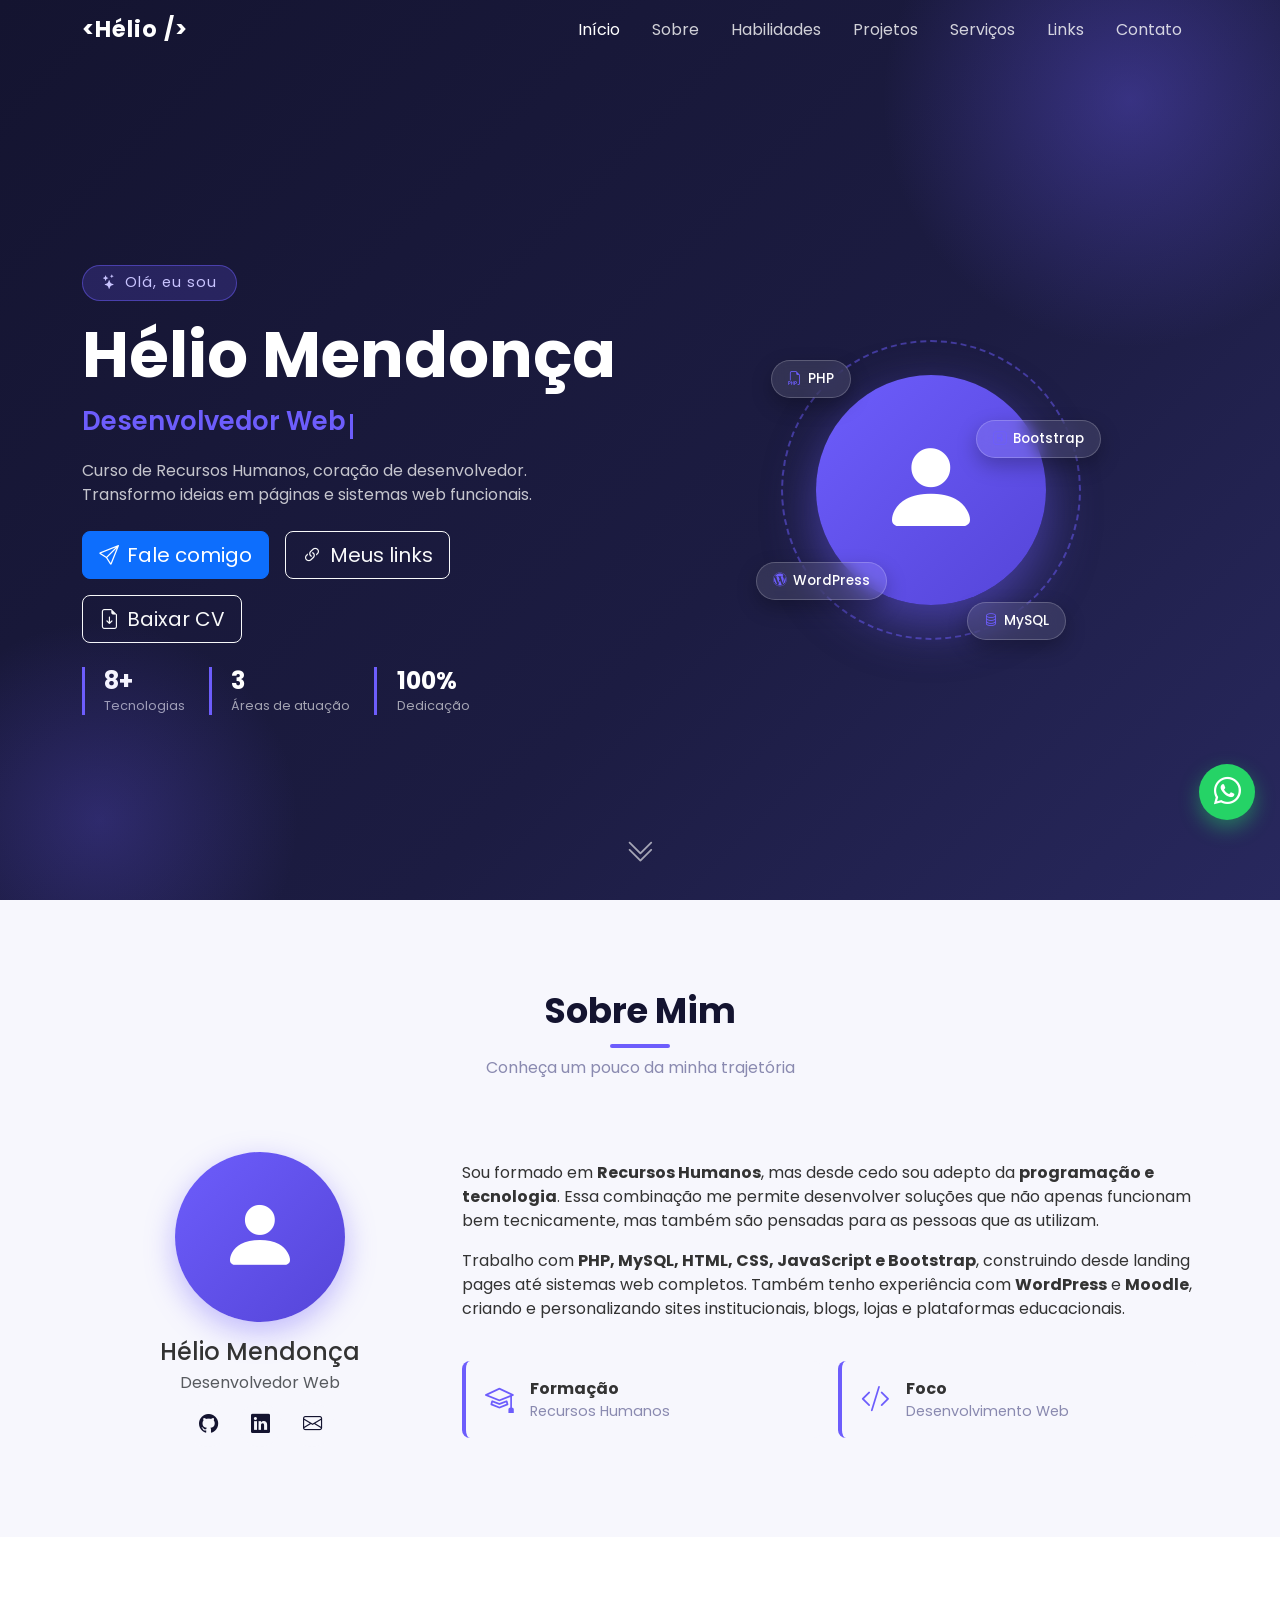
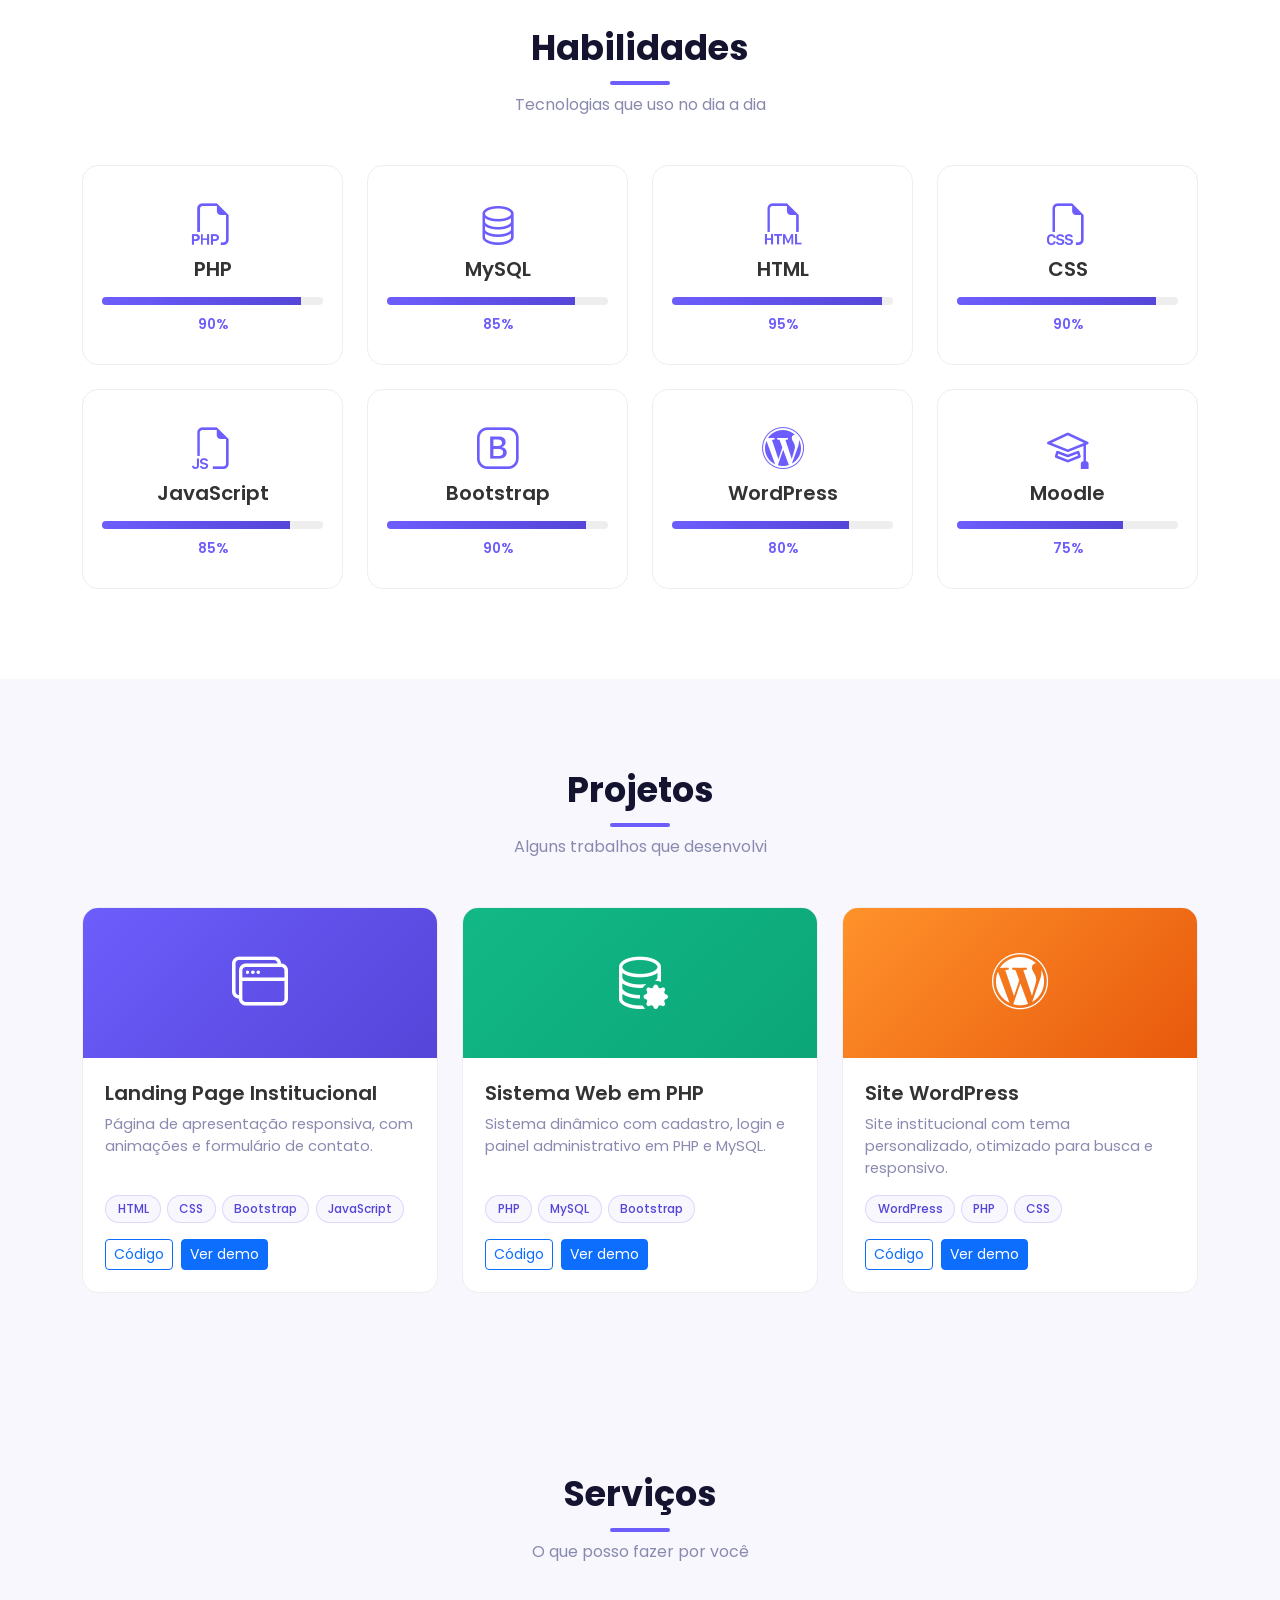
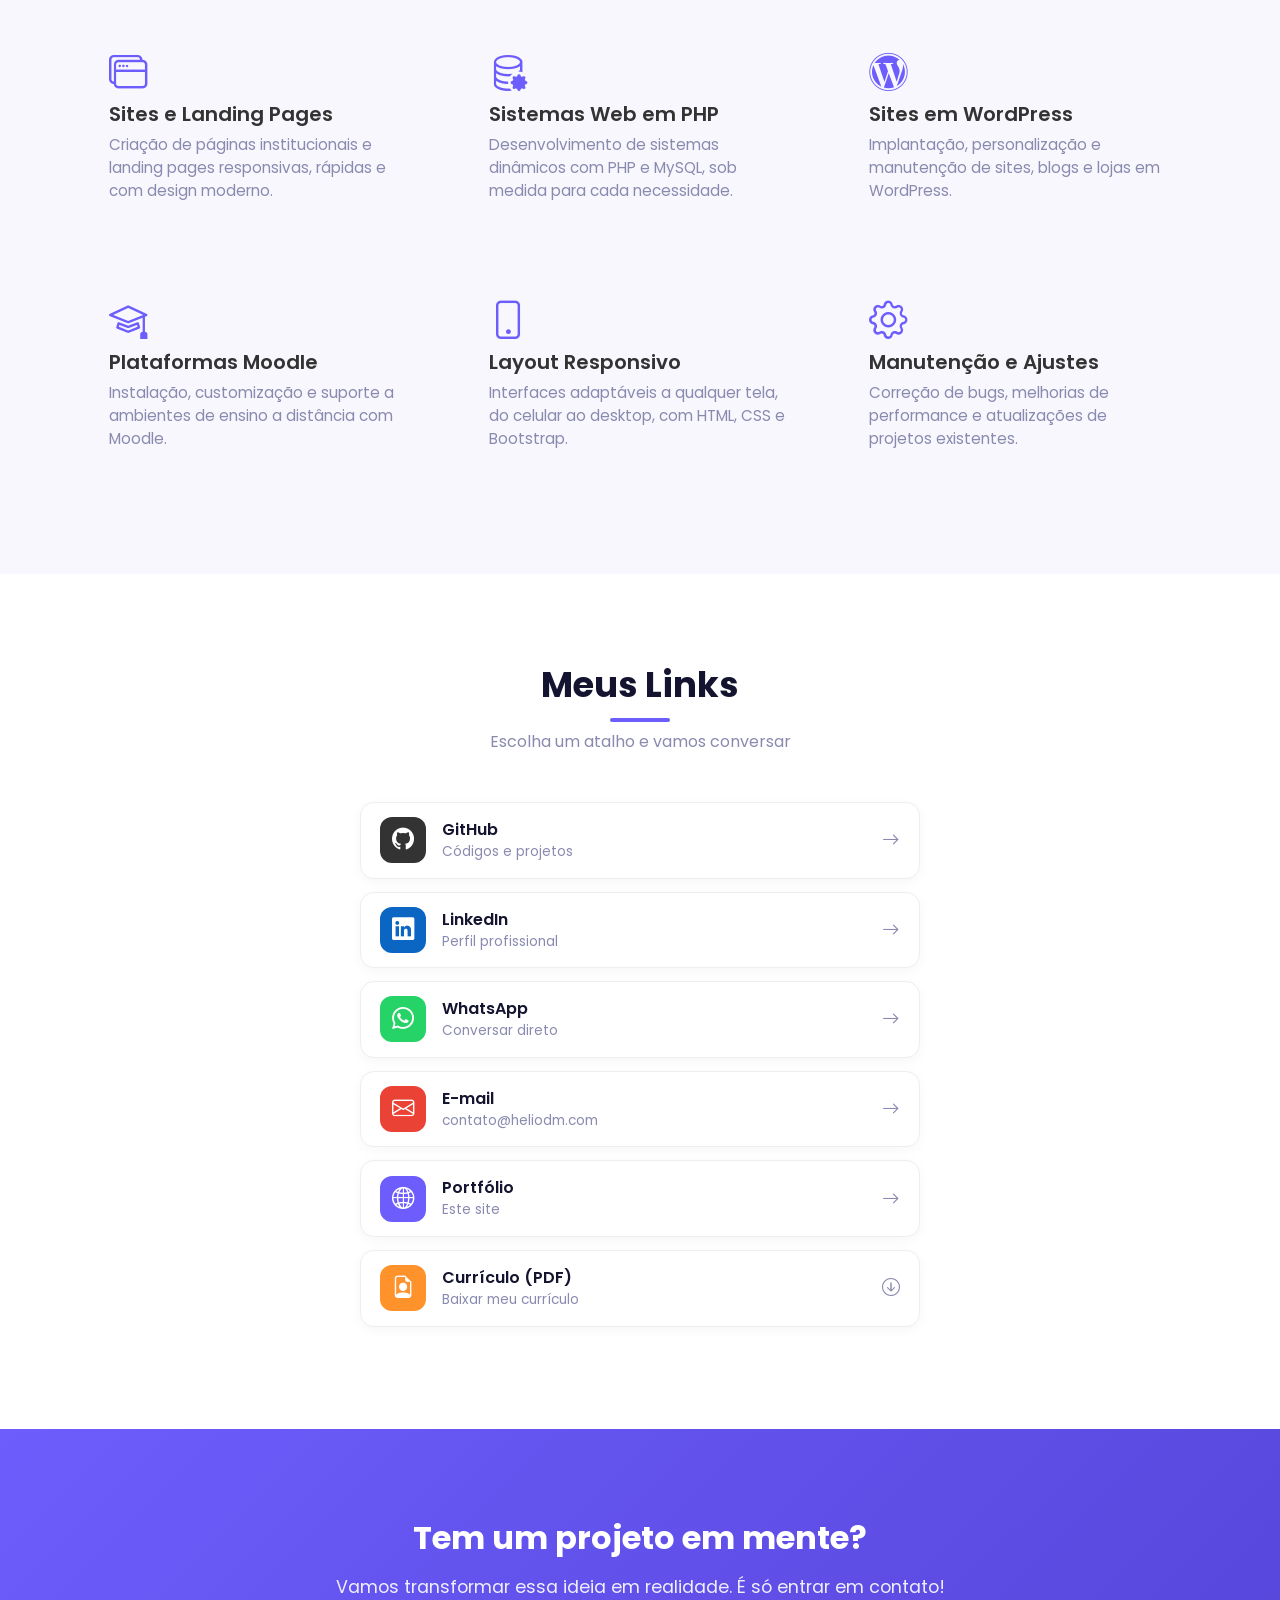
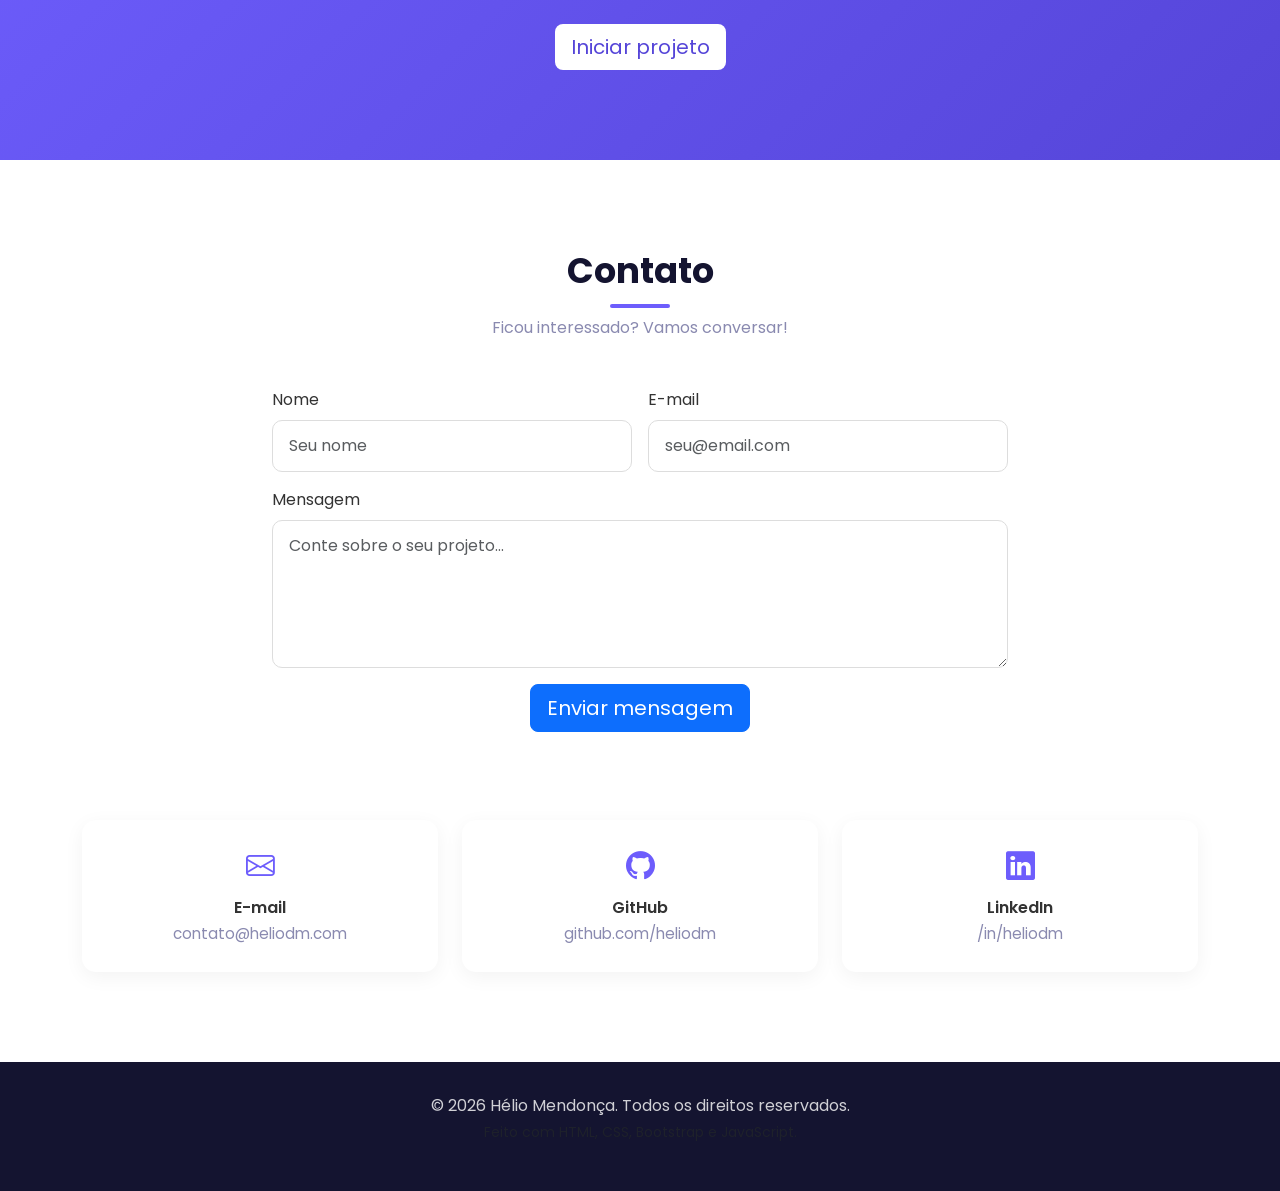
==== commit d2ad1e9e: "Atualização 1.2 Melhorias" ====
--- a/index.html
+++ b/index.html
@@ -4,22 +4,61 @@
   <meta charset="UTF-8">
   <meta name="viewport" content="width=device-width, initial-scale=1.0">
   <meta name="description" content="Portfólio e currículo de Hélio Mendonça - Desenvolvedor Web (PHP, MySQL, HTML, CSS, JavaScript, Bootstrap, WordPress e Moodle)">
+  <meta name="theme-color" content="#141430">
   <title>Hélio Mendonça | Desenvolvedor Web</title>
+
+  <link rel="canonical" href="https://heliodm.github.io/">
+  <link rel="icon" type="image/svg+xml" href="img/favicon.svg">
+
+  <meta property="og:type" content="website">
+  <meta property="og:locale" content="pt_BR">
+  <meta property="og:url" content="https://heliodm.github.io/">
+  <meta property="og:site_name" content="Hélio Mendonça">
+  <meta property="og:title" content="Hélio Mendonça | Desenvolvedor Web">
+  <meta property="og:description" content="Portfólio e currículo de Hélio Mendonça - Desenvolvedor Web (PHP, MySQL, HTML, CSS, JavaScript, Bootstrap, WordPress e Moodle)">
+  <meta property="og:image" content="https://heliodm.github.io/img/favicon.svg">
+
+  <meta name="twitter:card" content="summary">
+  <meta name="twitter:title" content="Hélio Mendonça | Desenvolvedor Web">
+  <meta name="twitter:description" content="Portfólio e currículo de Hélio Mendonça - Desenvolvedor Web.">
+  <meta name="twitter:image" content="https://heliodm.github.io/img/favicon.svg">
+
+  <script type="application/ld+json">
+  {
+    "@context": "https://schema.org",
+    "@type": "Person",
+    "name": "Hélio Mendonça",
+    "jobTitle": "Desenvolvedor Web",
+    "description": "Curso de Recursos Humanos, coração de desenvolvedor. Crio páginas e sistemas web com PHP, MySQL, HTML, CSS, JavaScript, Bootstrap, WordPress e Moodle.",
+    "url": "https://heliodm.github.io/",
+    "knowsAbout": ["PHP", "MySQL", "HTML", "CSS", "JavaScript", "Bootstrap", "WordPress", "Moodle"],
+    "sameAs": [
+      "https://github.com/heliodm",
+      "https://www.linkedin.com/",
+      "https://wa.me/5500000000000"
+    ]
+  }
+  </script>
+
+  <script>document.documentElement.classList.add('js');</script>
 
   <link href="https://cdn.jsdelivr.net/npm/bootstrap@5.3.3/dist/css/bootstrap.min.css" rel="stylesheet">
   <link href="https://cdn.jsdelivr.net/npm/bootstrap-icons@1.11.3/font/bootstrap-icons.min.css" rel="stylesheet">
+  <link rel="preconnect" href="https://cdn.jsdelivr.net" crossorigin>
   <link rel="preconnect" href="https://fonts.googleapis.com">
   <link rel="preconnect" href="https://fonts.gstatic.com" crossorigin>
-  <link href="https://fonts.googleapis.com/css2?family=Poppins:wght@300;400;500;600;700;800&display=swap" rel="stylesheet">
+  <link href="https://fonts.googleapis.com/css2?family=Poppins:wght@400;600;700&display=swap" rel="stylesheet">
   <link rel="stylesheet" href="css/style.css">
 </head>
 <body>
 
+  <a href="#conteudo" class="skip-link">Pular para o conteúdo</a>
+
   <!-- Barra de progresso de scroll -->
-  <div id="scroll-progress" class="scroll-progress"></div>
+  <div id="scroll-progress" class="scroll-progress" aria-hidden="true"></div>
 
   <!-- Navbar -->
-  <nav class="navbar navbar-expand-lg fixed-top navbar-dark" id="navbar">
+  <nav class="navbar navbar-expand-lg fixed-top navbar-dark" id="navbar" aria-label="Menu principal">
     <div class="container">
       <a class="navbar-brand fw-bold" href="#inicio">&lt;Hélio /&gt;</a>
       <button class="navbar-toggler" type="button" data-bs-toggle="collapse" data-bs-target="#menu" aria-controls="menu" aria-expanded="false" aria-label="Abrir menu">
@@ -30,6 +69,7 @@
           <li class="nav-item"><a class="nav-link active" href="#inicio">Início</a></li>
           <li class="nav-item"><a class="nav-link" href="#sobre">Sobre</a></li>
           <li class="nav-item"><a class="nav-link" href="#habilidades">Habilidades</a></li>
+          <li class="nav-item"><a class="nav-link" href="#projetos">Projetos</a></li>
           <li class="nav-item"><a class="nav-link" href="#servicos">Serviços</a></li>
           <li class="nav-item"><a class="nav-link" href="#links">Links</a></li>
           <li class="nav-item"><a class="nav-link" href="#contato">Contato</a></li>
@@ -38,33 +78,37 @@
     </div>
   </nav>
 
+  <!-- Conteúdo principal -->
+  <main id="conteudo">
+
   <!-- Início / Hero -->
   <header id="inicio" class="hero d-flex align-items-center">
     <div class="container">
       <div class="row align-items-center justify-content-center g-5">
         <div class="col-lg-6 text-center text-lg-start">
-          <span class="hero-badge d-inline-block mb-3"><i class="bi bi-stars me-2"></i>Olá, eu sou</span>
+          <span class="hero-badge d-inline-block mb-3"><i aria-hidden="true" class="bi bi-stars me-2"></i>Olá, eu sou</span>
           <h1 class="hero-title fw-bold mb-2">Hélio Mendonça</h1>
-          <p class="hero-subtitle lead" id="typed"></p>
+          <p class="hero-subtitle lead" id="typed">Desenvolvedor Web</p>
           <p class="hero-text mt-3 mb-4">
             Curso de Recursos Humanos, coração de desenvolvedor. Transformo ideias em
             páginas e sistemas web funcionais.
           </p>
           <div class="d-flex gap-3 justify-content-center justify-content-lg-start flex-wrap">
-            <a href="#contato" class="btn btn-primary btn-lg"><i class="bi bi-send me-2"></i>Fale comigo</a>
-            <a href="#links" class="btn btn-outline-light btn-lg"><i class="bi bi-link-45deg me-2"></i>Meus links</a>
+            <a href="#contato" class="btn btn-primary btn-lg"><i aria-hidden="true" class="bi bi-send me-2"></i>Fale comigo</a>
+            <a href="#links" class="btn btn-outline-light btn-lg"><i aria-hidden="true" class="bi bi-link-45deg me-2"></i>Meus links</a>
+            <a href="assets/CV-Helio-Mendonca.pdf" download class="btn btn-outline-light btn-lg"><i aria-hidden="true" class="bi bi-file-earmark-arrow-down me-2"></i>Baixar CV</a>
           </div>
           <div class="hero-stats mt-4 justify-content-center justify-content-lg-start">
             <div class="hero-stat">
-              <strong>8+</strong>
+              <strong aria-label="Mais de oito tecnologias dominadas">8+</strong>
               <span>Tecnologias</span>
             </div>
             <div class="hero-stat">
-              <strong>3</strong>
+              <strong aria-label="Três áreas de atuação">3</strong>
               <span>Áreas de atuação</span>
             </div>
             <div class="hero-stat">
-              <strong>100%</strong>
+              <strong aria-label="Dedicação total">100%</strong>
               <span>Dedicação</span>
             </div>
           </div>
@@ -72,18 +116,18 @@
         <div class="col-lg-6 d-none d-lg-block">
           <div class="hero-visual mx-auto">
             <div class="hero-avatar">
-              <i class="bi bi-person-fill"></i>
-            </div>
-            <div class="float-chip chip-1"><i class="bi bi-filetype-php"></i> PHP</div>
-            <div class="float-chip chip-2"><i class="bi bi-bootstrap"></i> Bootstrap</div>
-            <div class="float-chip chip-3"><i class="bi bi-wordpress"></i> WordPress</div>
-            <div class="float-chip chip-4"><i class="bi bi-database"></i> MySQL</div>
+              <i aria-hidden="true" class="bi bi-person-fill"></i>
+            </div>
+            <div class="float-chip chip-1"><i aria-hidden="true" class="bi bi-filetype-php"></i> PHP</div>
+            <div class="float-chip chip-2"><i aria-hidden="true" class="bi bi-bootstrap"></i> Bootstrap</div>
+            <div class="float-chip chip-3"><i aria-hidden="true" class="bi bi-wordpress"></i> WordPress</div>
+            <div class="float-chip chip-4"><i aria-hidden="true" class="bi bi-database"></i> MySQL</div>
           </div>
         </div>
       </div>
     </div>
     <div class="hero-scroll d-none d-md-block">
-      <a href="#sobre" aria-label="Rolar para baixo"><i class="bi bi-chevron-double-down"></i></a>
+      <a href="#sobre" aria-label="Rolar para baixo"><i aria-hidden="true" class="bi bi-chevron-double-down"></i></a>
     </div>
   </header>
 
@@ -95,14 +139,14 @@
       <div class="row align-items-center mt-5 g-4">
         <div class="col-lg-4 text-center">
           <div class="avatar">
-            <i class="bi bi-person-fill"></i>
+            <i aria-hidden="true" class="bi bi-person-fill"></i>
           </div>
           <h4 class="mt-3 mb-1">Hélio Mendonça</h4>
           <p class="text-muted mb-2">Desenvolvedor Web</p>
           <div class="d-flex justify-content-center gap-2">
-            <a href="https://github.com/heliodm" target="_blank" rel="noopener" class="social-btn" aria-label="GitHub"><i class="bi bi-github"></i></a>
-            <a href="https://www.linkedin.com/" target="_blank" rel="noopener" class="social-btn" aria-label="LinkedIn"><i class="bi bi-linkedin"></i></a>
-            <a href="mailto:contato@heliodm.com" class="social-btn" aria-label="E-mail"><i class="bi bi-envelope"></i></a>
+            <a href="https://github.com/heliodm" target="_blank" rel="noopener" class="social-btn" aria-label="GitHub"><i aria-hidden="true" class="bi bi-github"></i></a>
+            <a href="https://www.linkedin.com/" target="_blank" rel="noopener" class="social-btn" aria-label="LinkedIn"><i aria-hidden="true" class="bi bi-linkedin"></i></a>
+            <a href="mailto:contato@heliodm.com" class="social-btn" aria-label="E-mail"><i aria-hidden="true" class="bi bi-envelope"></i></a>
           </div>
         </div>
         <div class="col-lg-8">
@@ -121,7 +165,7 @@
           <div class="row mt-4 g-3">
             <div class="col-sm-6">
               <div class="info-card">
-                <i class="bi bi-mortarboard"></i>
+                <i aria-hidden="true" class="bi bi-mortarboard"></i>
                 <div>
                   <strong>Formação</strong>
                   <span>Recursos Humanos</span>
@@ -130,7 +174,7 @@
             </div>
             <div class="col-sm-6">
               <div class="info-card">
-                <i class="bi bi-code-slash"></i>
+                <i aria-hidden="true" class="bi bi-code-slash"></i>
                 <div>
                   <strong>Foco</strong>
                   <span>Desenvolvimento Web</span>
@@ -151,73 +195,139 @@
       <div class="row g-4 mt-4 justify-content-center" id="skills-list">
         <div class="col-6 col-md-4 col-lg-3">
           <div class="skill-card text-center" data-level="90">
-            <i class="bi bi-filetype-php"></i>
+            <i aria-hidden="true" class="bi bi-filetype-php"></i>
             <h5>PHP</h5>
             <div class="progress">
-              <div class="progress-bar" style="width: 0%"></div>
-            </div>
+              <div class="progress-bar" role="progressbar" aria-valuenow="90" aria-valuemin="0" aria-valuemax="100" aria-label="PHP - 90%"></div>
+            </div>
+            <span class="skill-percent" aria-hidden="true">90%</span>
           </div>
         </div>
         <div class="col-6 col-md-4 col-lg-3">
           <div class="skill-card text-center" data-level="85">
-            <i class="bi bi-database"></i>
+            <i aria-hidden="true" class="bi bi-database"></i>
             <h5>MySQL</h5>
             <div class="progress">
-              <div class="progress-bar" style="width: 0%"></div>
-            </div>
+              <div class="progress-bar" role="progressbar" aria-valuenow="85" aria-valuemin="0" aria-valuemax="100" aria-label="MySQL - 85%"></div>
+            </div>
+            <span class="skill-percent" aria-hidden="true">85%</span>
           </div>
         </div>
         <div class="col-6 col-md-4 col-lg-3">
           <div class="skill-card text-center" data-level="95">
-            <i class="bi bi-filetype-html"></i>
+            <i aria-hidden="true" class="bi bi-filetype-html"></i>
             <h5>HTML</h5>
             <div class="progress">
-              <div class="progress-bar" style="width: 0%"></div>
-            </div>
+              <div class="progress-bar" role="progressbar" aria-valuenow="95" aria-valuemin="0" aria-valuemax="100" aria-label="HTML - 95%"></div>
+            </div>
+            <span class="skill-percent" aria-hidden="true">95%</span>
           </div>
         </div>
         <div class="col-6 col-md-4 col-lg-3">
           <div class="skill-card text-center" data-level="90">
-            <i class="bi bi-filetype-css"></i>
+            <i aria-hidden="true" class="bi bi-filetype-css"></i>
             <h5>CSS</h5>
             <div class="progress">
-              <div class="progress-bar" style="width: 0%"></div>
-            </div>
+              <div class="progress-bar" role="progressbar" aria-valuenow="90" aria-valuemin="0" aria-valuemax="100" aria-label="CSS - 90%"></div>
+            </div>
+            <span class="skill-percent" aria-hidden="true">90%</span>
           </div>
         </div>
         <div class="col-6 col-md-4 col-lg-3">
           <div class="skill-card text-center" data-level="85">
-            <i class="bi bi-filetype-js"></i>
+            <i aria-hidden="true" class="bi bi-filetype-js"></i>
             <h5>JavaScript</h5>
             <div class="progress">
-              <div class="progress-bar" style="width: 0%"></div>
-            </div>
+              <div class="progress-bar" role="progressbar" aria-valuenow="85" aria-valuemin="0" aria-valuemax="100" aria-label="JavaScript - 85%"></div>
+            </div>
+            <span class="skill-percent" aria-hidden="true">85%</span>
           </div>
         </div>
         <div class="col-6 col-md-4 col-lg-3">
           <div class="skill-card text-center" data-level="90">
-            <i class="bi bi-bootstrap"></i>
+            <i aria-hidden="true" class="bi bi-bootstrap"></i>
             <h5>Bootstrap</h5>
             <div class="progress">
-              <div class="progress-bar" style="width: 0%"></div>
-            </div>
+              <div class="progress-bar" role="progressbar" aria-valuenow="90" aria-valuemin="0" aria-valuemax="100" aria-label="Bootstrap - 90%"></div>
+            </div>
+            <span class="skill-percent" aria-hidden="true">90%</span>
           </div>
         </div>
         <div class="col-6 col-md-4 col-lg-3">
           <div class="skill-card text-center" data-level="80">
-            <i class="bi bi-wordpress"></i>
+            <i aria-hidden="true" class="bi bi-wordpress"></i>
             <h5>WordPress</h5>
             <div class="progress">
-              <div class="progress-bar" style="width: 0%"></div>
-            </div>
+              <div class="progress-bar" role="progressbar" aria-valuenow="80" aria-valuemin="0" aria-valuemax="100" aria-label="WordPress - 80%"></div>
+            </div>
+            <span class="skill-percent" aria-hidden="true">80%</span>
           </div>
         </div>
         <div class="col-6 col-md-4 col-lg-3">
           <div class="skill-card text-center" data-level="75">
-            <i class="bi bi-mortarboard"></i>
+            <i aria-hidden="true" class="bi bi-mortarboard"></i>
             <h5>Moodle</h5>
             <div class="progress">
-              <div class="progress-bar" style="width: 0%"></div>
+              <div class="progress-bar" role="progressbar" aria-valuenow="75" aria-valuemin="0" aria-valuemax="100" aria-label="Moodle - 75%"></div>
+            </div>
+            <span class="skill-percent" aria-hidden="true">75%</span>
+          </div>
+        </div>
+      </div>
+    </div>
+  </section>
+
+  <!-- Projetos -->
+  <section id="projetos" class="section">
+    <div class="container">
+      <h2 class="section-title text-center">Projetos</h2>
+      <p class="section-subtitle text-center">Alguns trabalhos que desenvolvi</p>
+      <div class="row g-4 mt-4">
+        <div class="col-md-6 col-lg-4">
+          <div class="project-card">
+            <div class="project-thumb thumb-1"><i aria-hidden="true" class="bi bi-window-stack"></i></div>
+            <div class="project-body">
+              <h5>Landing Page Institucional</h5>
+              <p>Página de apresentação responsiva, com animações e formulário de contato.</p>
+              <div class="project-tags">
+                <span>HTML</span><span>CSS</span><span>Bootstrap</span><span>JavaScript</span>
+              </div>
+              <div class="project-actions">
+                <a href="https://github.com/heliodm" target="_blank" rel="noopener" class="btn btn-sm btn-outline-primary">Código</a>
+                <a href="#" class="btn btn-sm btn-primary">Ver demo</a>
+              </div>
+            </div>
+          </div>
+        </div>
+        <div class="col-md-6 col-lg-4">
+          <div class="project-card">
+            <div class="project-thumb thumb-2"><i aria-hidden="true" class="bi bi-database-gear"></i></div>
+            <div class="project-body">
+              <h5>Sistema Web em PHP</h5>
+              <p>Sistema dinâmico com cadastro, login e painel administrativo em PHP e MySQL.</p>
+              <div class="project-tags">
+                <span>PHP</span><span>MySQL</span><span>Bootstrap</span>
+              </div>
+              <div class="project-actions">
+                <a href="https://github.com/heliodm" target="_blank" rel="noopener" class="btn btn-sm btn-outline-primary">Código</a>
+                <a href="#" class="btn btn-sm btn-primary">Ver demo</a>
+              </div>
+            </div>
+          </div>
+        </div>
+        <div class="col-md-6 col-lg-4">
+          <div class="project-card">
+            <div class="project-thumb thumb-3"><i aria-hidden="true" class="bi bi-wordpress"></i></div>
+            <div class="project-body">
+              <h5>Site WordPress</h5>
+              <p>Site institucional com tema personalizado, otimizado para busca e responsivo.</p>
+              <div class="project-tags">
+                <span>WordPress</span><span>PHP</span><span>CSS</span>
+              </div>
+              <div class="project-actions">
+                <a href="#" class="btn btn-sm btn-outline-primary">Código</a>
+                <a href="#" class="btn btn-sm btn-primary">Ver demo</a>
+              </div>
             </div>
           </div>
         </div>
@@ -233,42 +343,42 @@
       <div class="row g-4 mt-4">
         <div class="col-md-6 col-lg-4">
           <div class="service-card">
-            <i class="bi bi-window-stack"></i>
+            <i aria-hidden="true" class="bi bi-window-stack"></i>
             <h5>Sites e Landing Pages</h5>
             <p>Criação de páginas institucionais e landing pages responsivas, rápidas e com design moderno.</p>
           </div>
         </div>
         <div class="col-md-6 col-lg-4">
           <div class="service-card">
-            <i class="bi bi-database-gear"></i>
+            <i aria-hidden="true" class="bi bi-database-gear"></i>
             <h5>Sistemas Web em PHP</h5>
             <p>Desenvolvimento de sistemas dinâmicos com PHP e MySQL, sob medida para cada necessidade.</p>
           </div>
         </div>
         <div class="col-md-6 col-lg-4">
           <div class="service-card">
-            <i class="bi bi-wordpress"></i>
+            <i aria-hidden="true" class="bi bi-wordpress"></i>
             <h5>Sites em WordPress</h5>
             <p>Implantação, personalização e manutenção de sites, blogs e lojas em WordPress.</p>
           </div>
         </div>
         <div class="col-md-6 col-lg-4">
           <div class="service-card">
-            <i class="bi bi-mortarboard"></i>
+            <i aria-hidden="true" class="bi bi-mortarboard"></i>
             <h5>Plataformas Moodle</h5>
             <p>Instalação, customização e suporte a ambientes de ensino a distância com Moodle.</p>
           </div>
         </div>
         <div class="col-md-6 col-lg-4">
           <div class="service-card">
-            <i class="bi bi-phone"></i>
+            <i aria-hidden="true" class="bi bi-phone"></i>
             <h5>Layout Responsivo</h5>
             <p>Interfaces adaptáveis a qualquer tela, do celular ao desktop, com HTML, CSS e Bootstrap.</p>
           </div>
         </div>
         <div class="col-md-6 col-lg-4">
           <div class="service-card">
-            <i class="bi bi-gear"></i>
+            <i aria-hidden="true" class="bi bi-gear"></i>
             <h5>Manutenção e Ajustes</h5>
             <p>Correção de bugs, melhorias de performance e atualizações de projetos existentes.</p>
           </div>
@@ -284,44 +394,52 @@
       <p class="section-subtitle text-center">Escolha um atalho e vamos conversar</p>
       <div class="links-box mx-auto mt-5">
         <a href="https://github.com/heliodm" target="_blank" rel="noopener" class="link-btn link-github">
-          <span class="link-icon"><i class="bi bi-github"></i></span>
+          <span class="link-icon"><i aria-hidden="true" class="bi bi-github"></i></span>
           <span class="link-body">
             <span class="link-label">GitHub</span>
             <span class="link-desc">Códigos e projetos</span>
           </span>
-          <span class="link-arrow"><i class="bi bi-arrow-right"></i></span>
+          <span class="link-arrow"><i aria-hidden="true" class="bi bi-arrow-right"></i></span>
         </a>
         <a href="https://www.linkedin.com/" target="_blank" rel="noopener" class="link-btn link-linkedin">
-          <span class="link-icon"><i class="bi bi-linkedin"></i></span>
+          <span class="link-icon"><i aria-hidden="true" class="bi bi-linkedin"></i></span>
           <span class="link-body">
             <span class="link-label">LinkedIn</span>
             <span class="link-desc">Perfil profissional</span>
           </span>
-          <span class="link-arrow"><i class="bi bi-arrow-right"></i></span>
+          <span class="link-arrow"><i aria-hidden="true" class="bi bi-arrow-right"></i></span>
         </a>
         <a href="https://wa.me/5500000000000" target="_blank" rel="noopener" class="link-btn link-whatsapp">
-          <span class="link-icon"><i class="bi bi-whatsapp"></i></span>
+          <span class="link-icon"><i aria-hidden="true" class="bi bi-whatsapp"></i></span>
           <span class="link-body">
             <span class="link-label">WhatsApp</span>
             <span class="link-desc">Conversar direto</span>
           </span>
-          <span class="link-arrow"><i class="bi bi-arrow-right"></i></span>
+          <span class="link-arrow"><i aria-hidden="true" class="bi bi-arrow-right"></i></span>
         </a>
         <a href="mailto:contato@heliodm.com" class="link-btn link-email">
-          <span class="link-icon"><i class="bi bi-envelope"></i></span>
+          <span class="link-icon"><i aria-hidden="true" class="bi bi-envelope"></i></span>
           <span class="link-body">
             <span class="link-label">E-mail</span>
             <span class="link-desc">contato@heliodm.com</span>
           </span>
-          <span class="link-arrow"><i class="bi bi-arrow-right"></i></span>
+          <span class="link-arrow"><i aria-hidden="true" class="bi bi-arrow-right"></i></span>
         </a>
         <a href="https://github.com/heliodm/heliodm.github.io" target="_blank" rel="noopener" class="link-btn link-site">
-          <span class="link-icon"><i class="bi bi-globe2"></i></span>
+          <span class="link-icon"><i aria-hidden="true" class="bi bi-globe2"></i></span>
           <span class="link-body">
             <span class="link-label">Portfólio</span>
             <span class="link-desc">Este site</span>
           </span>
-          <span class="link-arrow"><i class="bi bi-arrow-right"></i></span>
+          <span class="link-arrow"><i aria-hidden="true" class="bi bi-arrow-right"></i></span>
+        </a>
+        <a href="assets/CV-Helio-Mendonca.pdf" download class="link-btn link-cv">
+          <span class="link-icon"><i aria-hidden="true" class="bi bi-file-earmark-person"></i></span>
+          <span class="link-body">
+            <span class="link-label">Currículo (PDF)</span>
+            <span class="link-desc">Baixar meu currículo</span>
+          </span>
+          <span class="link-arrow"><i aria-hidden="true" class="bi bi-arrow-down-circle"></i></span>
         </a>
       </div>
     </div>
@@ -343,46 +461,46 @@
       <p class="section-subtitle text-center">Ficou interessado? Vamos conversar!</p>
       <div class="row justify-content-center mt-5">
         <div class="col-lg-8">
-          <form id="contact-form" novalidate>
+          <form id="contact-form" data-email="contato@heliodm.com" novalidate>
             <div class="row g-3">
               <div class="col-md-6">
                 <label for="nome" class="form-label">Nome</label>
-                <input type="text" class="form-control" id="nome" placeholder="Seu nome" required>
+                <input type="text" class="form-control" id="nome" placeholder="Seu nome" autocomplete="name" required>
               </div>
               <div class="col-md-6">
                 <label for="email" class="form-label">E-mail</label>
-                <input type="email" class="form-control" id="email" placeholder="seu@email.com" required>
+                <input type="email" class="form-control" id="email" placeholder="seu@email.com" autocomplete="email" required>
               </div>
               <div class="col-12">
                 <label for="mensagem" class="form-label">Mensagem</label>
-                <textarea class="form-control" id="mensagem" rows="5" placeholder="Conte sobre o seu projeto..." required></textarea>
+                <textarea class="form-control" id="mensagem" rows="5" placeholder="Conte sobre o seu projeto..." autocomplete="off" required></textarea>
               </div>
               <div class="col-12 text-center">
                 <button type="submit" class="btn btn-primary btn-lg">Enviar mensagem</button>
               </div>
             </div>
           </form>
-          <div id="form-status" class="text-center mt-3"></div>
+          <div id="form-status" class="text-center mt-3" aria-live="polite"></div>
         </div>
       </div>
       <div class="row mt-5 g-4 text-center">
         <div class="col-md-4">
           <div class="contact-card">
-            <i class="bi bi-envelope"></i>
+            <i aria-hidden="true" class="bi bi-envelope"></i>
             <h6>E-mail</h6>
             <a href="mailto:contato@heliodm.com">contato@heliodm.com</a>
           </div>
         </div>
         <div class="col-md-4">
           <div class="contact-card">
-            <i class="bi bi-github"></i>
+            <i aria-hidden="true" class="bi bi-github"></i>
             <h6>GitHub</h6>
             <a href="https://github.com/heliodm" target="_blank" rel="noopener">github.com/heliodm</a>
           </div>
         </div>
         <div class="col-md-4">
           <div class="contact-card">
-            <i class="bi bi-linkedin"></i>
+            <i aria-hidden="true" class="bi bi-linkedin"></i>
             <h6>LinkedIn</h6>
             <a href="https://www.linkedin.com/" target="_blank" rel="noopener">/in/heliodm</a>
           </div>
@@ -390,6 +508,8 @@
       </div>
     </div>
   </section>
+
+  </main>
 
   <!-- Footer -->
   <footer class="footer">
@@ -400,14 +520,14 @@
   </footer>
 
   <button id="btn-topo" class="btn btn-primary btn-topo" aria-label="Voltar ao topo">
-    <i class="bi bi-arrow-up"></i>
+    <i aria-hidden="true" class="bi bi-arrow-up"></i>
   </button>
 
   <a href="https://wa.me/5500000000000" target="_blank" rel="noopener" class="btn-whatsapp" aria-label="WhatsApp">
-    <i class="bi bi-whatsapp"></i>
+    <i aria-hidden="true" class="bi bi-whatsapp"></i>
   </a>
 
-  <script src="https://cdn.jsdelivr.net/npm/bootstrap@5.3.3/dist/js/bootstrap.bundle.min.js"></script>
-  <script src="js/script.js"></script>
+  <script src="https://cdn.jsdelivr.net/npm/bootstrap@5.3.3/dist/js/bootstrap.bundle.min.js" defer></script>
+  <script src="js/script.js" defer></script>
 </body>
 </html>
--- a/css/style.css
+++ b/css/style.css
@@ -9,6 +9,10 @@
 
 * {
   scroll-margin-top: 70px;
+}
+
+html {
+  scroll-behavior: smooth;
 }
 
 body {
@@ -29,6 +33,25 @@
   transition: width 0.1s ease;
 }
 
+/* ---------- Skip link ---------- */
+.skip-link {
+  position: absolute;
+  left: -9999px;
+  top: 0;
+  z-index: 2000;
+  background: var(--dark);
+  color: #fff;
+  padding: 0.8rem 1.2rem;
+  border-radius: 0 0 8px 0;
+  text-decoration: none;
+  font-weight: 600;
+}
+
+.skip-link:focus {
+  left: 0;
+  color: #fff;
+}
+
 /* ---------- Navbar ---------- */
 #navbar {
   transition: background-color 0.4s ease, box-shadow 0.4s ease;
@@ -114,7 +137,7 @@
   font-size: clamp(1.2rem, 3vw, 1.6rem);
 }
 
-.hero-subtitle::after {
+.js .hero-subtitle::after {
   content: '';
   display: inline-block;
   width: 3px;
@@ -376,6 +399,84 @@
 .progress-bar {
   background: linear-gradient(90deg, var(--primary), var(--primary-dark));
   transition: width 1s ease;
+}
+
+.skill-percent {
+  display: block;
+  margin-top: 0.6rem;
+  font-size: 0.85rem;
+  font-weight: 600;
+  color: var(--primary);
+}
+
+/* ---------- Projetos ---------- */
+.project-card {
+  background: #fff;
+  border: 1px solid #eee;
+  border-radius: 16px;
+  overflow: hidden;
+  height: 100%;
+  display: flex;
+  flex-direction: column;
+  transition: transform 0.3s, box-shadow 0.3s;
+}
+
+.project-card:hover {
+  transform: translateY(-6px);
+  box-shadow: 0 15px 35px rgba(109, 93, 252, 0.15);
+}
+
+.project-thumb {
+  height: 150px;
+  display: flex;
+  align-items: center;
+  justify-content: center;
+  font-size: 3.5rem;
+  color: #fff;
+}
+
+.thumb-1 { background: linear-gradient(135deg, #6d5dfc, #5545d8); }
+.thumb-2 { background: linear-gradient(135deg, #12b886, #0ca678); }
+.thumb-3 { background: linear-gradient(135deg, #ff922b, #e8590c); }
+
+.project-body {
+  padding: 1.4rem;
+  display: flex;
+  flex-direction: column;
+  flex: 1;
+}
+
+.project-body h5 {
+  font-weight: 600;
+}
+
+.project-body p {
+  color: var(--text-muted);
+  font-size: 0.92rem;
+  flex: 1;
+  margin-bottom: 0.5rem;
+}
+
+.project-tags {
+  display: flex;
+  flex-wrap: wrap;
+  gap: 0.4rem;
+  margin: 0.5rem 0 1rem;
+}
+
+.project-tags span {
+  background: var(--light);
+  color: var(--primary-dark);
+  border: 1px solid rgba(109, 93, 252, 0.2);
+  font-size: 0.75rem;
+  font-weight: 500;
+  padding: 0.25rem 0.7rem;
+  border-radius: 50px;
+}
+
+.project-actions {
+  display: flex;
+  gap: 0.5rem;
 }
 
 /* ---------- Serviços ---------- */
@@ -459,6 +560,7 @@
 .link-whatsapp .link-icon { background: #25d366; }
 .link-email .link-icon { background: #ea4335; }
 .link-site .link-icon { background: var(--primary); }
+.link-cv .link-icon { background: #ff922b; }
 
 .link-body {
   display: flex;
@@ -618,13 +720,13 @@
 }
 
 /* ---------- Animações de scroll ---------- */
-.reveal {
+.js .reveal {
   opacity: 0;
   transform: translateY(30px);
   transition: opacity 0.8s ease, transform 0.8s ease;
 }
 
-.reveal.visible {
+.js .reveal.visible {
   opacity: 1;
   transform: translateY(0);
 }
@@ -640,6 +742,14 @@
 
 /* Respeita usuários que preferem menos movimento */
 @media (prefers-reduced-motion: reduce) {
+  html {
+    scroll-behavior: auto;
+  }
+
+  .hero-subtitle::after {
+    display: none;
+  }
+
   *,
   *::before,
   *::after {
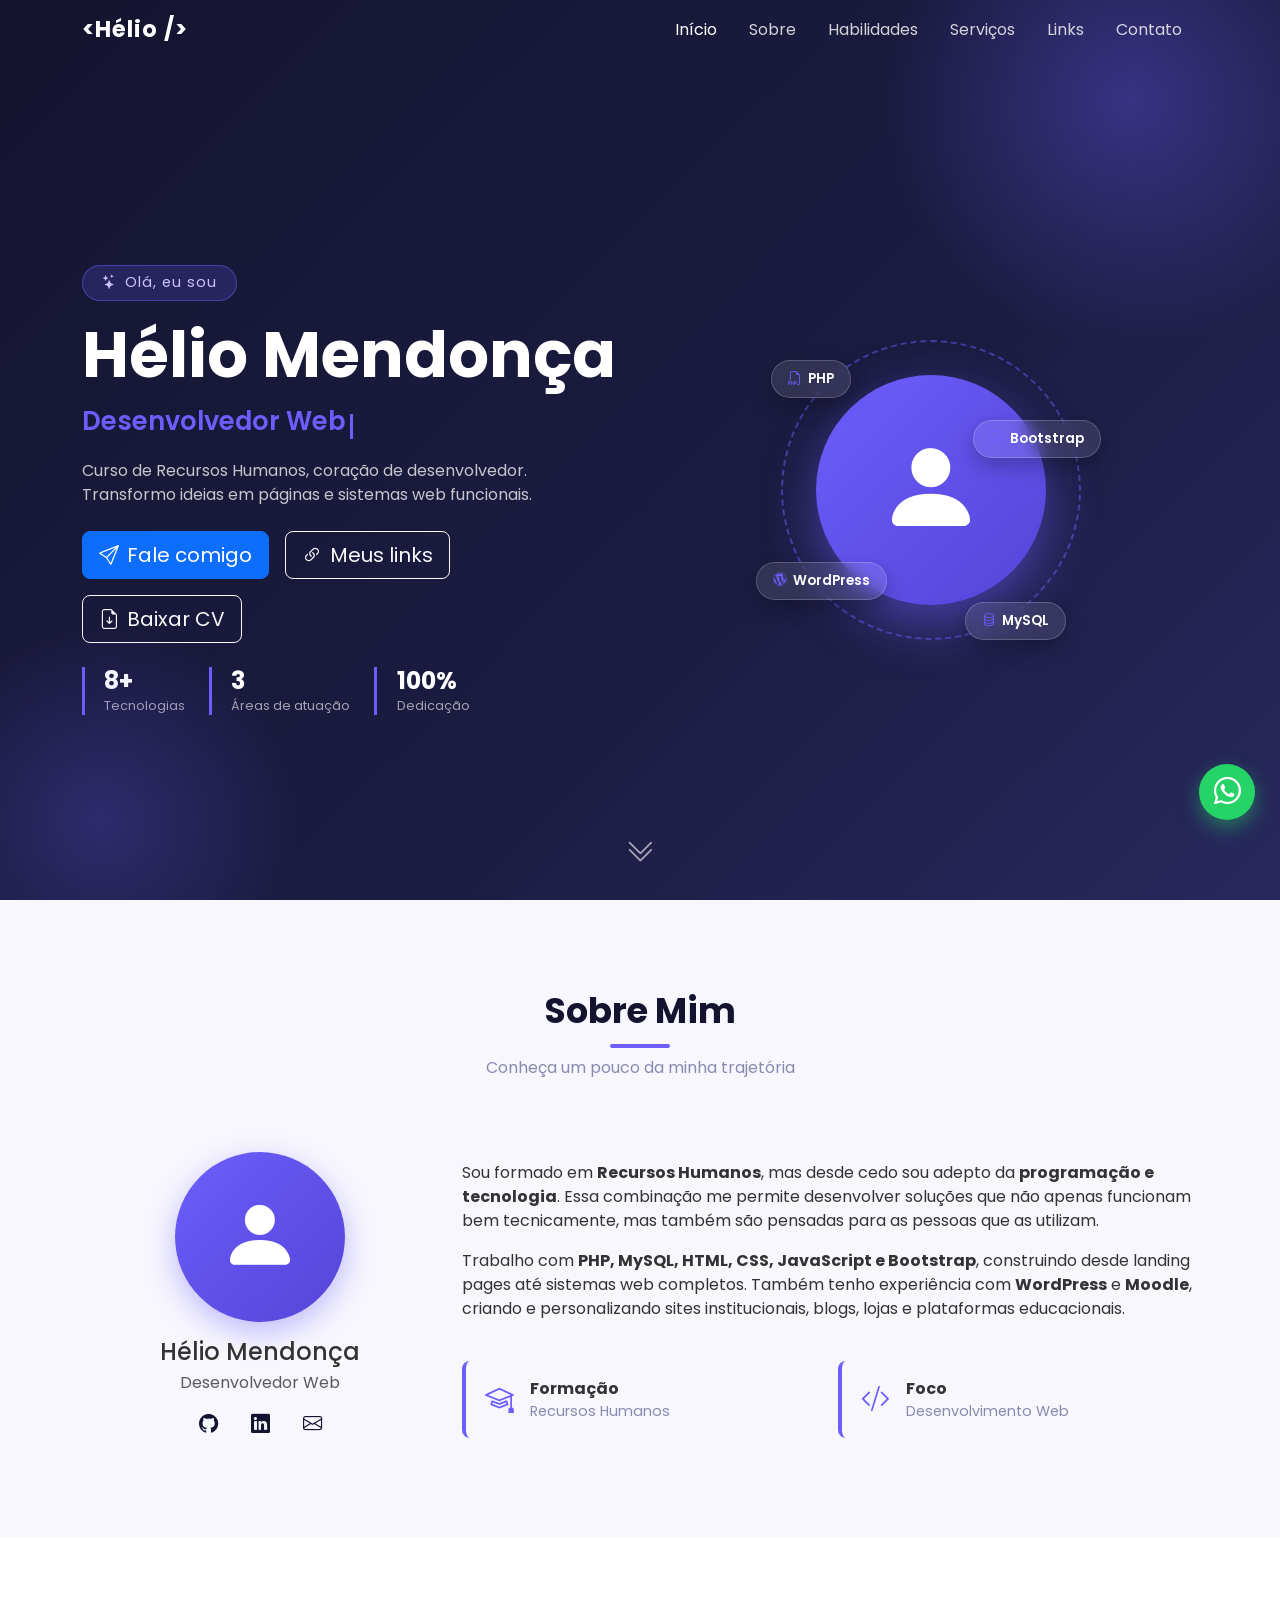
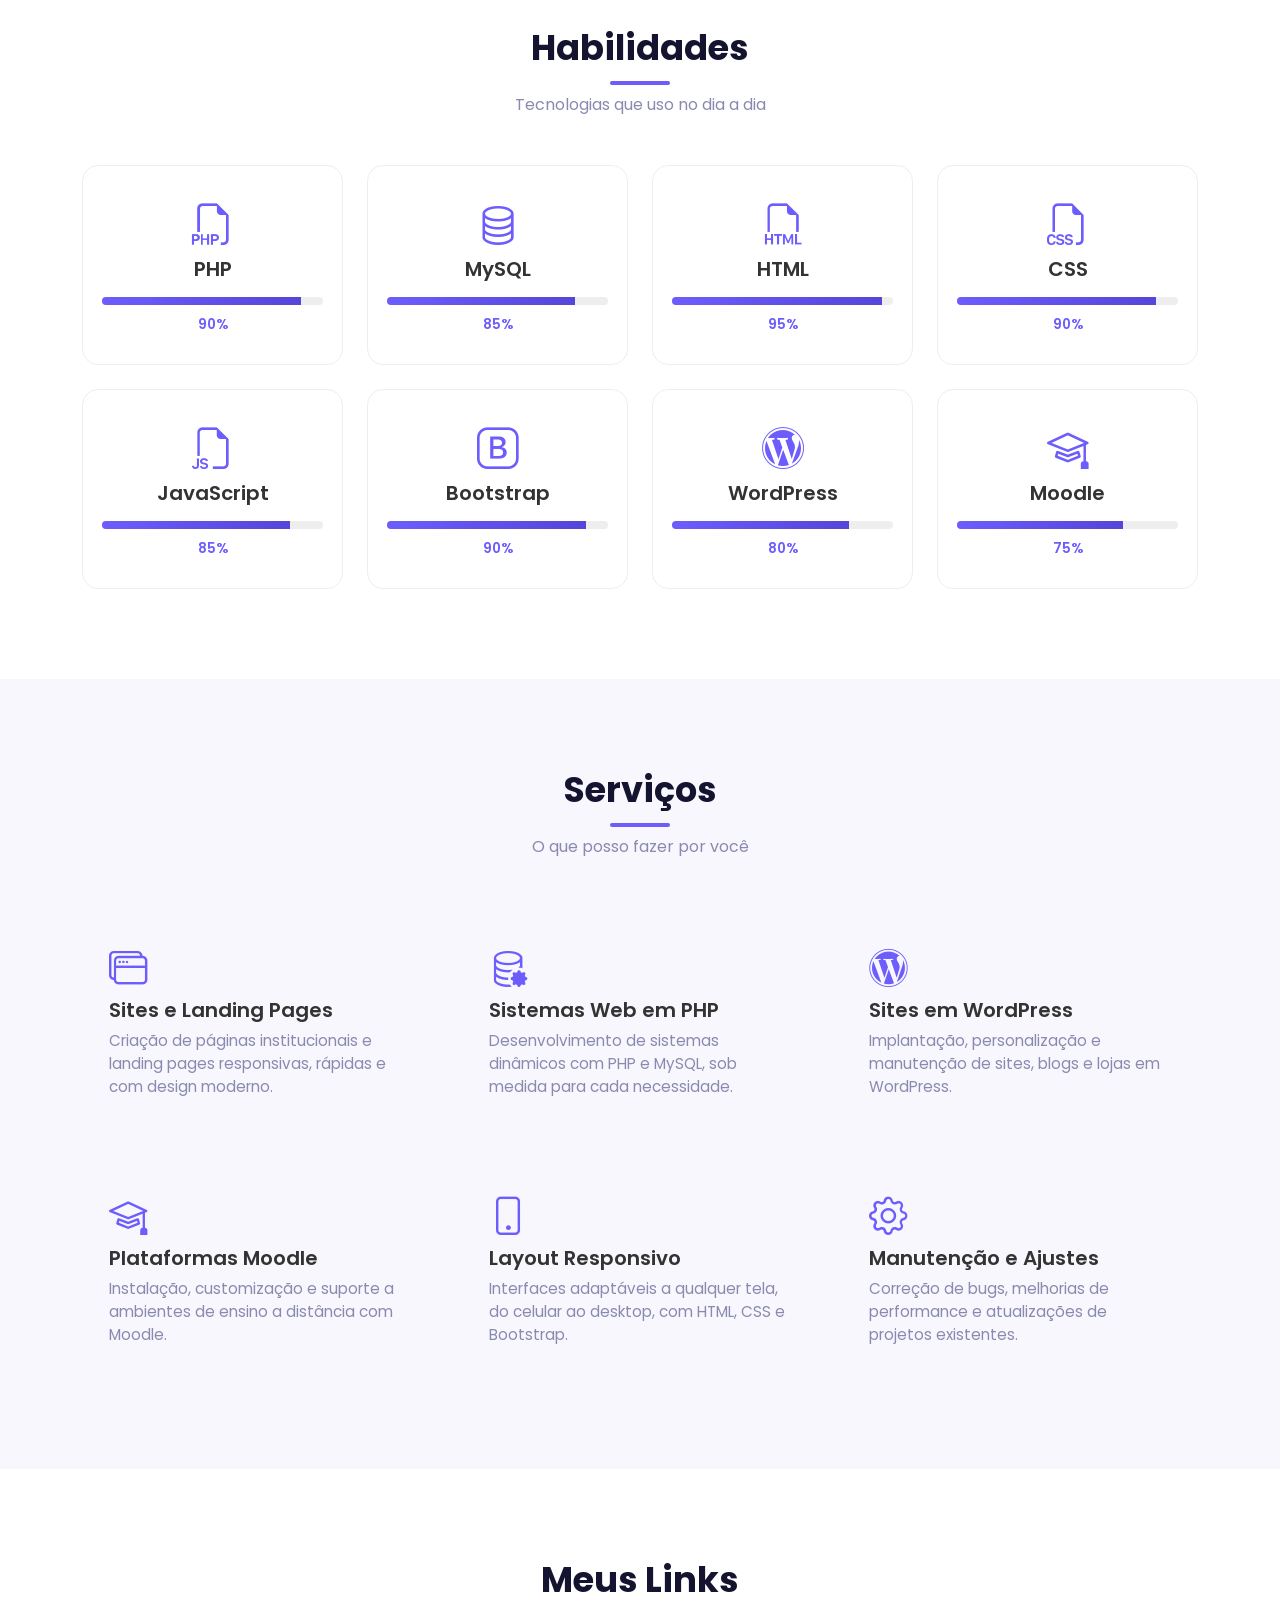
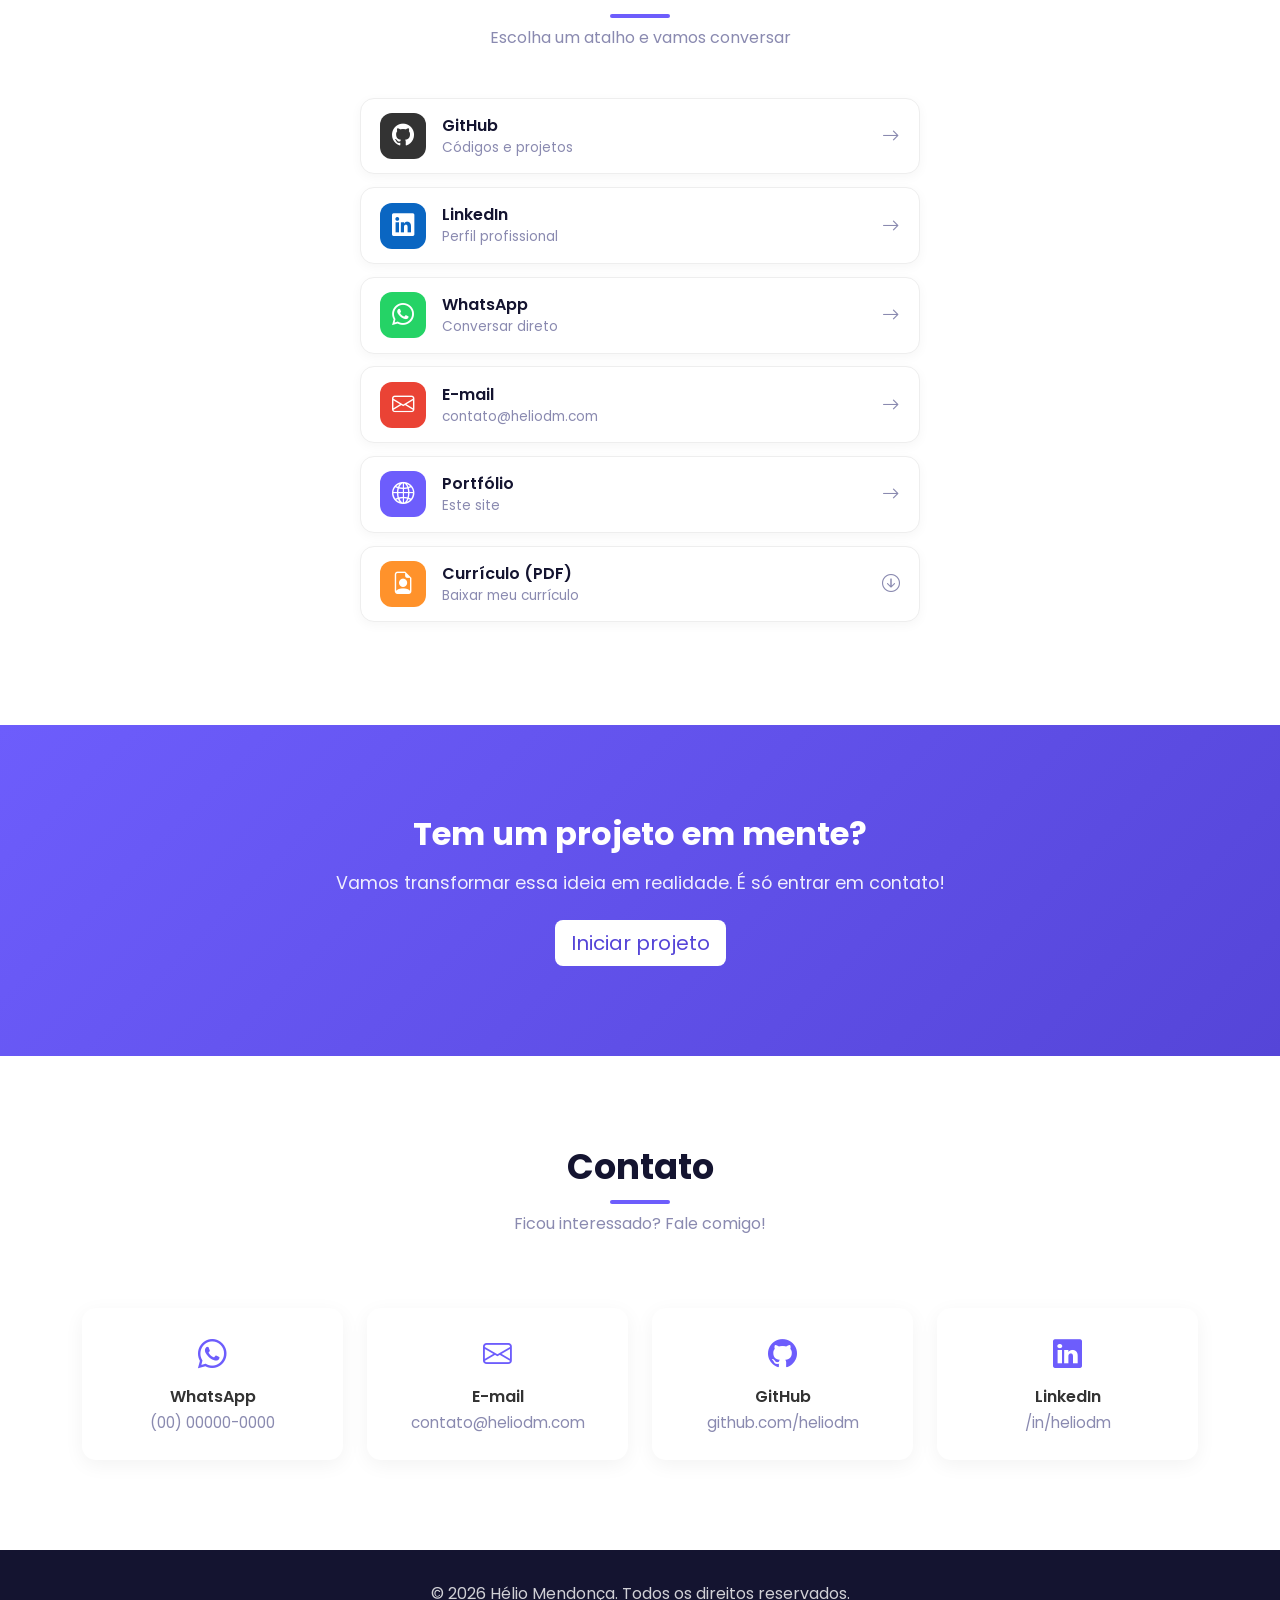
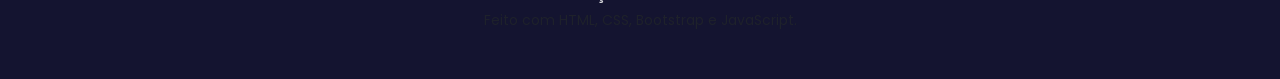
==== commit 25548808: "Atualização 1.3 Melhorias" ====
--- a/index.html
+++ b/index.html
@@ -16,12 +16,12 @@
   <meta property="og:site_name" content="Hélio Mendonça">
   <meta property="og:title" content="Hélio Mendonça | Desenvolvedor Web">
   <meta property="og:description" content="Portfólio e currículo de Hélio Mendonça - Desenvolvedor Web (PHP, MySQL, HTML, CSS, JavaScript, Bootstrap, WordPress e Moodle)">
-  <meta property="og:image" content="https://heliodm.github.io/img/favicon.svg">
+  <meta property="og:image" content="https://heliodm.github.io/img/og-image.png">
 
   <meta name="twitter:card" content="summary">
   <meta name="twitter:title" content="Hélio Mendonça | Desenvolvedor Web">
   <meta name="twitter:description" content="Portfólio e currículo de Hélio Mendonça - Desenvolvedor Web.">
-  <meta name="twitter:image" content="https://heliodm.github.io/img/favicon.svg">
+  <meta name="twitter:image" content="https://heliodm.github.io/img/og-image.png">
 
   <script type="application/ld+json">
   {
@@ -69,7 +69,6 @@
           <li class="nav-item"><a class="nav-link active" href="#inicio">Início</a></li>
           <li class="nav-item"><a class="nav-link" href="#sobre">Sobre</a></li>
           <li class="nav-item"><a class="nav-link" href="#habilidades">Habilidades</a></li>
-          <li class="nav-item"><a class="nav-link" href="#projetos">Projetos</a></li>
           <li class="nav-item"><a class="nav-link" href="#servicos">Serviços</a></li>
           <li class="nav-item"><a class="nav-link" href="#links">Links</a></li>
           <li class="nav-item"><a class="nav-link" href="#contato">Contato</a></li>
@@ -277,64 +276,6 @@
     </div>
   </section>
 
-  <!-- Projetos -->
-  <section id="projetos" class="section">
-    <div class="container">
-      <h2 class="section-title text-center">Projetos</h2>
-      <p class="section-subtitle text-center">Alguns trabalhos que desenvolvi</p>
-      <div class="row g-4 mt-4">
-        <div class="col-md-6 col-lg-4">
-          <div class="project-card">
-            <div class="project-thumb thumb-1"><i aria-hidden="true" class="bi bi-window-stack"></i></div>
-            <div class="project-body">
-              <h5>Landing Page Institucional</h5>
-              <p>Página de apresentação responsiva, com animações e formulário de contato.</p>
-              <div class="project-tags">
-                <span>HTML</span><span>CSS</span><span>Bootstrap</span><span>JavaScript</span>
-              </div>
-              <div class="project-actions">
-                <a href="https://github.com/heliodm" target="_blank" rel="noopener" class="btn btn-sm btn-outline-primary">Código</a>
-                <a href="#" class="btn btn-sm btn-primary">Ver demo</a>
-              </div>
-            </div>
-          </div>
-        </div>
-        <div class="col-md-6 col-lg-4">
-          <div class="project-card">
-            <div class="project-thumb thumb-2"><i aria-hidden="true" class="bi bi-database-gear"></i></div>
-            <div class="project-body">
-              <h5>Sistema Web em PHP</h5>
-              <p>Sistema dinâmico com cadastro, login e painel administrativo em PHP e MySQL.</p>
-              <div class="project-tags">
-                <span>PHP</span><span>MySQL</span><span>Bootstrap</span>
-              </div>
-              <div class="project-actions">
-                <a href="https://github.com/heliodm" target="_blank" rel="noopener" class="btn btn-sm btn-outline-primary">Código</a>
-                <a href="#" class="btn btn-sm btn-primary">Ver demo</a>
-              </div>
-            </div>
-          </div>
-        </div>
-        <div class="col-md-6 col-lg-4">
-          <div class="project-card">
-            <div class="project-thumb thumb-3"><i aria-hidden="true" class="bi bi-wordpress"></i></div>
-            <div class="project-body">
-              <h5>Site WordPress</h5>
-              <p>Site institucional com tema personalizado, otimizado para busca e responsivo.</p>
-              <div class="project-tags">
-                <span>WordPress</span><span>PHP</span><span>CSS</span>
-              </div>
-              <div class="project-actions">
-                <a href="#" class="btn btn-sm btn-outline-primary">Código</a>
-                <a href="#" class="btn btn-sm btn-primary">Ver demo</a>
-              </div>
-            </div>
-          </div>
-        </div>
-      </div>
-    </div>
-  </section>
-
   <!-- Serviços -->
   <section id="servicos" class="section">
     <div class="container">
@@ -458,47 +399,30 @@
   <section id="contato" class="section section-alt">
     <div class="container">
       <h2 class="section-title text-center">Contato</h2>
-      <p class="section-subtitle text-center">Ficou interessado? Vamos conversar!</p>
-      <div class="row justify-content-center mt-5">
-        <div class="col-lg-8">
-          <form id="contact-form" data-email="contato@heliodm.com" novalidate>
-            <div class="row g-3">
-              <div class="col-md-6">
-                <label for="nome" class="form-label">Nome</label>
-                <input type="text" class="form-control" id="nome" placeholder="Seu nome" autocomplete="name" required>
-              </div>
-              <div class="col-md-6">
-                <label for="email" class="form-label">E-mail</label>
-                <input type="email" class="form-control" id="email" placeholder="seu@email.com" autocomplete="email" required>
-              </div>
-              <div class="col-12">
-                <label for="mensagem" class="form-label">Mensagem</label>
-                <textarea class="form-control" id="mensagem" rows="5" placeholder="Conte sobre o seu projeto..." autocomplete="off" required></textarea>
-              </div>
-              <div class="col-12 text-center">
-                <button type="submit" class="btn btn-primary btn-lg">Enviar mensagem</button>
-              </div>
-            </div>
-          </form>
-          <div id="form-status" class="text-center mt-3" aria-live="polite"></div>
-        </div>
-      </div>
-      <div class="row mt-5 g-4 text-center">
-        <div class="col-md-4">
+      <p class="section-subtitle text-center">Ficou interessado? Fale comigo!</p>
+      <div class="row mt-5 g-4 text-center justify-content-center">
+        <div class="col-md-6 col-lg-3">
+          <div class="contact-card">
+            <i aria-hidden="true" class="bi bi-whatsapp"></i>
+            <h6>WhatsApp</h6>
+            <a href="https://wa.me/5500000000000" target="_blank" rel="noopener">(00) 00000-0000</a>
+          </div>
+        </div>
+        <div class="col-md-6 col-lg-3">
           <div class="contact-card">
             <i aria-hidden="true" class="bi bi-envelope"></i>
             <h6>E-mail</h6>
             <a href="mailto:contato@heliodm.com">contato@heliodm.com</a>
           </div>
         </div>
-        <div class="col-md-4">
+        <div class="col-md-6 col-lg-3">
           <div class="contact-card">
             <i aria-hidden="true" class="bi bi-github"></i>
             <h6>GitHub</h6>
             <a href="https://github.com/heliodm" target="_blank" rel="noopener">github.com/heliodm</a>
           </div>
         </div>
-        <div class="col-md-4">
+        <div class="col-md-6 col-lg-3">
           <div class="contact-card">
             <i aria-hidden="true" class="bi bi-linkedin"></i>
             <h6>LinkedIn</h6>
--- a/css/style.css
+++ b/css/style.css
@@ -228,7 +228,7 @@
   border: 1px solid rgba(255, 255, 255, 0.2);
   color: #fff;
   font-size: 0.85rem;
-  font-weight: 500;
+  font-weight: 600;
   padding: 0.5rem 1rem;
   border-radius: 50px;
   display: flex;
@@ -407,76 +407,6 @@
   font-size: 0.85rem;
   font-weight: 600;
   color: var(--primary);
-}
-
-/* ---------- Projetos ---------- */
-.project-card {
-  background: #fff;
-  border: 1px solid #eee;
-  border-radius: 16px;
-  overflow: hidden;
-  height: 100%;
-  display: flex;
-  flex-direction: column;
-  transition: transform 0.3s, box-shadow 0.3s;
-}
-
-.project-card:hover {
-  transform: translateY(-6px);
-  box-shadow: 0 15px 35px rgba(109, 93, 252, 0.15);
-}
-
-.project-thumb {
-  height: 150px;
-  display: flex;
-  align-items: center;
-  justify-content: center;
-  font-size: 3.5rem;
-  color: #fff;
-}
-
-.thumb-1 { background: linear-gradient(135deg, #6d5dfc, #5545d8); }
-.thumb-2 { background: linear-gradient(135deg, #12b886, #0ca678); }
-.thumb-3 { background: linear-gradient(135deg, #ff922b, #e8590c); }
-
-.project-body {
-  padding: 1.4rem;
-  display: flex;
-  flex-direction: column;
-  flex: 1;
-}
-
-.project-body h5 {
-  font-weight: 600;
-}
-
-.project-body p {
-  color: var(--text-muted);
-  font-size: 0.92rem;
-  flex: 1;
-  margin-bottom: 0.5rem;
-}
-
-.project-tags {
-  display: flex;
-  flex-wrap: wrap;
-  gap: 0.4rem;
-  margin: 0.5rem 0 1rem;
-}
-
-.project-tags span {
-  background: var(--light);
-  color: var(--primary-dark);
-  border: 1px solid rgba(109, 93, 252, 0.2);
-  font-size: 0.75rem;
-  font-weight: 500;
-  padding: 0.25rem 0.7rem;
-  border-radius: 50px;
-}
-
-.project-actions {
-  display: flex;
-  gap: 0.5rem;
 }
 
 /* ---------- Serviços ---------- */
@@ -617,17 +547,6 @@
 }
 
 /* ---------- Contato ---------- */
-.form-control {
-  padding: 0.8rem 1rem;
-  border-radius: 10px;
-  border: 1px solid #ddd;
-}
-
-.form-control:focus {
-  border-color: var(--primary);
-  box-shadow: 0 0 0 0.2rem rgba(109, 93, 252, 0.15);
-}
-
 .contact-card {
   background: #fff;
   border-radius: 14px;
